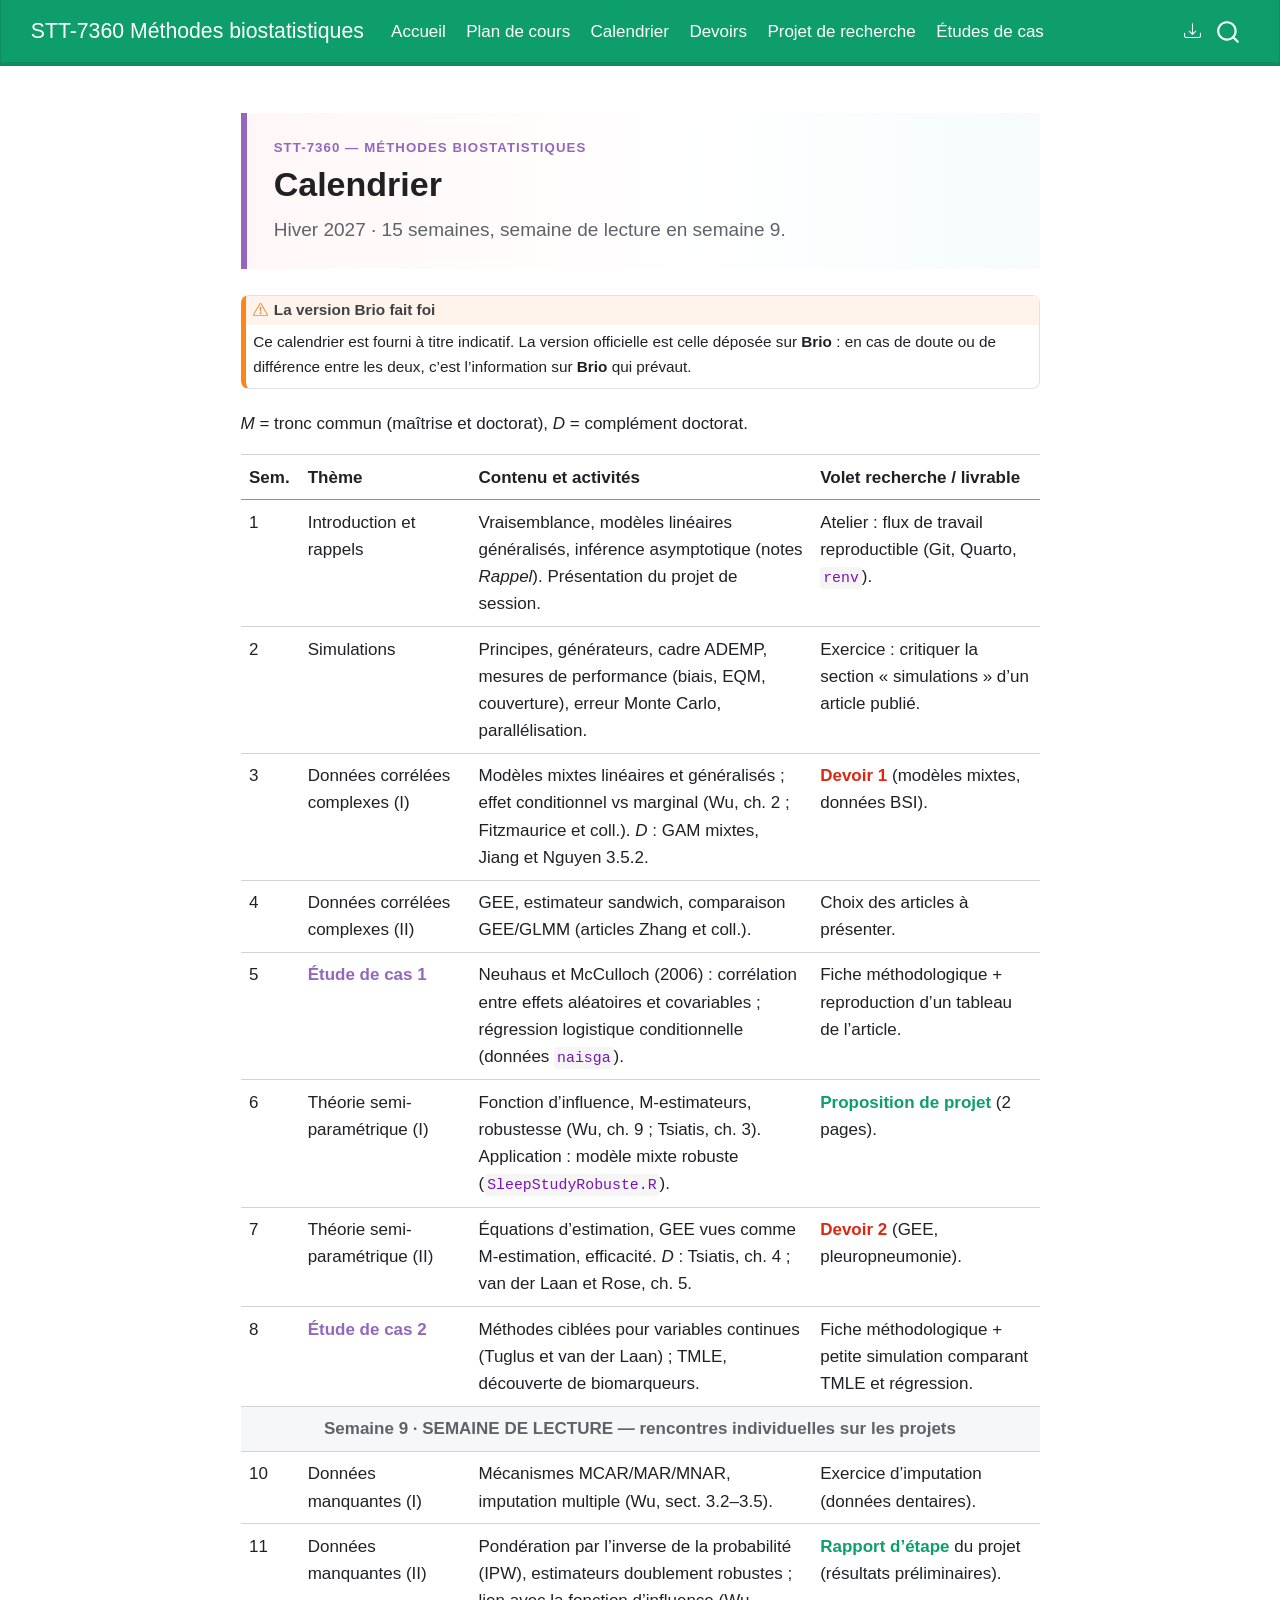
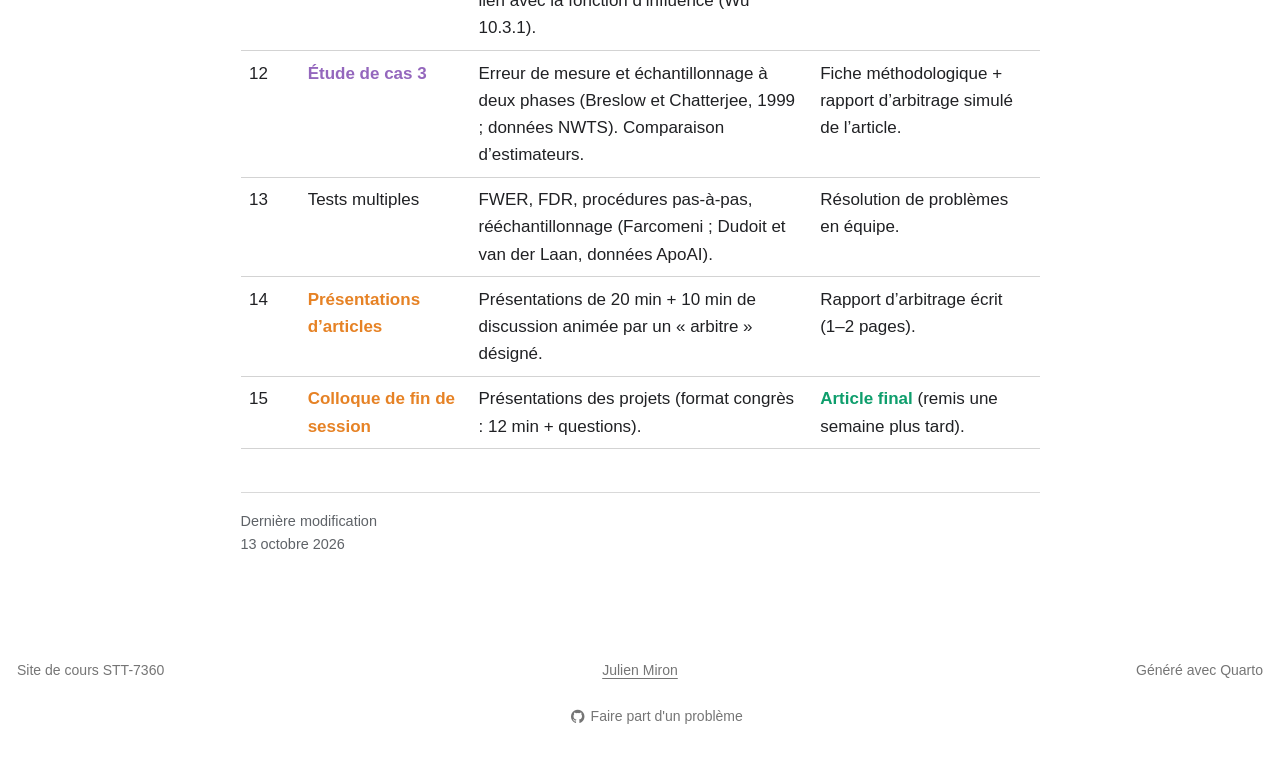
==== calendrier.html @ aa462c6d "deploy: JulienMiron/STT-7360-source@83e51a54c153203247e1009dd4200eb4fe8ccbdc" ====
<!DOCTYPE html>
<html xmlns="http://www.w3.org/1999/xhtml" lang="fr" xml:lang="fr"><head>

<meta charset="utf-8">
<meta name="generator" content="quarto-1.10.18">

<meta name="viewport" content="width=device-width, initial-scale=1.0, user-scalable=yes">


<title>calendrier – STT-7360 Méthodes biostatistiques</title>
<style>
/* Default styles provided by pandoc.
** See https://pandoc.org/MANUAL.html#variables-for-html for config info.
*/
span.smallcaps{font-variant: small-caps;}
div.columns{display: flex; gap: 1.5em;}
div.column{flex: auto;}
@media screen {
div.columns{gap: min(4vw, 1.5em);}
div.column{overflow-x: auto;}
}
div.hanging-indent{margin-left: 1.5em; text-indent: -1.5em;}
ul.task-list{list-style: none;}
ul.task-list li input[type="checkbox"] {
  width: 0.8em;
  margin: 0 0.8em 0.2em -1em; /* quarto-specific, see https://github.com/quarto-dev/quarto-cli/issues/4556 */ 
  vertical-align: middle;
}
</style>


<script src="site_libs/quarto-nav/quarto-nav.js"></script>
<script src="site_libs/quarto-nav/headroom.min.js"></script>
<script src="site_libs/clipboard/clipboard.min.js"></script>
<script src="site_libs/quarto-search/autocomplete.umd.js"></script>
<script src="site_libs/quarto-search/fuse.min.js"></script>
<script src="site_libs/quarto-search/quarto-search.js"></script>
<meta name="quarto:offset" content="./">
<script src="site_libs/quarto-html/quarto.js" type="module"></script>
<script src="site_libs/quarto-html/tabsets/tabsets.js" type="module"></script>
<script src="site_libs/quarto-html/popper.min.js"></script>
<script src="site_libs/quarto-html/tippy.umd.min.js"></script>
<script src="site_libs/quarto-html/anchor.min.js"></script>
<link href="site_libs/quarto-html/tippy.css" rel="stylesheet">
<link href="site_libs/quarto-html/quarto-syntax-highlighting-64a204ab8560d761af7679ceaba22944.css" rel="stylesheet" id="quarto-text-highlighting-styles">
<script src="site_libs/bootstrap/bootstrap.min.js"></script>
<link href="site_libs/bootstrap/bootstrap-icons.css" rel="stylesheet">
<link href="site_libs/bootstrap/bootstrap-d879eba7f9f7abf158eeecada124be5f.min.css" rel="stylesheet" append-hash="true" id="quarto-bootstrap" data-mode="light">
<script id="quarto-search-options" type="application/json">{
  "location": "navbar",
  "copy-button": false,
  "collapse-after": 3,
  "panel-placement": "end",
  "type": "overlay",
  "limit": 50,
  "keyboard-shortcut": [
    "f",
    "/",
    "s"
  ],
  "show-item-context": false,
  "language": {
    "search-no-results-text": "Pas de résultats",
    "search-matching-documents-text": "documents trouvés",
    "search-copy-link-title": "Copier le lien vers la recherche",
    "search-hide-matches-text": "Cacher les correspondances additionnelles",
    "search-more-match-text": "correspondance de plus dans ce document",
    "search-more-matches-text": "correspondances de plus dans ce document",
    "search-clear-button-title": "Effacer",
    "search-text-placeholder": "",
    "search-detached-cancel-button-title": "Annuler",
    "search-submit-button-title": "Envoyer",
    "search-label": "Recherche"
  }
}</script>


<link rel="stylesheet" href="styles.css">
</head>

<body class="nav-fixed fullcontent quarto-light">

<div id="quarto-search-results"></div>
  <header id="quarto-header" class="headroom fixed-top">
    <nav class="navbar navbar-expand-lg " data-bs-theme="dark">
      <div class="navbar-container container-fluid">
      <div class="navbar-brand-container mx-auto">
    <a class="navbar-brand" href="./index.html">
    <span class="navbar-title">STT-7360 Méthodes biostatistiques</span>
    </a>
  </div>
            <div id="quarto-search" class="" title="Recherche"></div>
          <button class="navbar-toggler" type="button" data-bs-toggle="collapse" data-bs-target="#navbarCollapse" aria-controls="navbarCollapse" role="menu" aria-expanded="false" aria-label="Basculer la navigation" onclick="if (window.quartoToggleHeadroom) { window.quartoToggleHeadroom(); }">
  <span class="navbar-toggler-icon"></span>
</button>
          <div class="collapse navbar-collapse" id="navbarCollapse">
            <ul class="navbar-nav navbar-nav-scroll me-auto">
  <li class="nav-item">
    <a class="nav-link" href="./index.html"> 
<span class="menu-text">Accueil</span></a>
  </li>  
  <li class="nav-item">
    <a class="nav-link" href="./plan-de-cours.html"> 
<span class="menu-text">Plan de cours</span></a>
  </li>  
  <li class="nav-item">
    <a class="nav-link active" href="./calendrier.html" aria-current="page"> 
<span class="menu-text">Calendrier</span></a>
  </li>  
  <li class="nav-item">
    <a class="nav-link" href="./devoirs.html"> 
<span class="menu-text">Devoirs</span></a>
  </li>  
  <li class="nav-item">
    <a class="nav-link" href="./projet.html"> 
<span class="menu-text">Projet de recherche</span></a>
  </li>  
  <li class="nav-item">
    <a class="nav-link" href="./etudes-de-cas.html"> 
<span class="menu-text">Études de cas</span></a>
  </li>  
</ul>
          </div> <!-- /navcollapse -->
            <div class="quarto-navbar-tools">
    <a href="./plan_STT-7360_H27.pdf" title="Télécharger le plan de cours (PDF)" class="quarto-navigation-tool px-1" aria-label="Télécharger le plan de cours (PDF)"><i class="bi bi-download"></i></a>
</div>
      </div> <!-- /container-fluid -->
    </nav>
</header>
<!-- content -->
<div id="quarto-content" class="quarto-container page-columns page-rows-contents page-layout-article page-navbar">
<!-- sidebar -->
<!-- margin-sidebar -->
    
<!-- main -->
<main class="content" id="quarto-document-content">

<header id="title-block-header" class="quarto-title-block default">
<div class="quarto-title">
</div>



<div class="quarto-title-meta">

    
  
    <div>
    <div class="quarto-title-meta-heading">Dernière modification</div>
    <div class="quarto-title-meta-contents">
      <p class="date-modified">13 octobre 2026</p>
    </div>
  </div>
    
  </div>
  


</header>


<div class="portal-hero">
<p class="eyebrow">
STT-7360 — Méthodes biostatistiques
</p>
<section id="calendrier" class="level1">
<h1>Calendrier</h1>
<p class="hero-lead">
Hiver 2027 · 15 semaines, semaine de lecture en semaine 9.
</p>
</section>
</div>
<div class="callout callout-style-default callout-warning callout-titled">
<div class="callout-header d-flex align-content-center">
<div class="callout-icon-container">
<i class="callout-icon"></i>
</div>
<div class="callout-title-container flex-fill">
<span class="screen-reader-only">Avertissement</span>La version Brio fait foi
</div>
</div>
<div class="callout-body-container callout-body">
<p>Ce calendrier est fourni à titre indicatif. La version officielle est celle déposée sur <strong>Brio</strong> : en cas de doute ou de différence entre les deux, c’est l’information sur <strong>Brio</strong> qui prévaut.</p>
</div>
</div>
<p><em>M</em> = tronc commun (maîtrise et doctorat), <em>D</em> = complément doctorat.</p>
<table class="caption-top table">
<colgroup>
<col style="width: 7%">
<col style="width: 21%">
<col style="width: 42%">
<col style="width: 28%">
</colgroup>
<thead>
<tr class="header">
<th>Sem.</th>
<th>Thème</th>
<th>Contenu et activités</th>
<th>Volet recherche / livrable</th>
</tr>
</thead>
<tbody>
<tr class="odd">
<td>1</td>
<td>Introduction et rappels</td>
<td>Vraisemblance, modèles linéaires généralisés, inférence asymptotique (notes <em>Rappel</em>). Présentation du projet de session.</td>
<td>Atelier : flux de travail reproductible (Git, Quarto, <code>renv</code>).</td>
</tr>
<tr class="even">
<td>2</td>
<td>Simulations</td>
<td>Principes, générateurs, cadre ADEMP, mesures de performance (biais, EQM, couverture), erreur Monte Carlo, parallélisation.</td>
<td>Exercice : critiquer la section « simulations » d’un article publié.</td>
</tr>
<tr class="odd">
<td>3</td>
<td>Données corrélées complexes (I)</td>
<td>Modèles mixtes linéaires et généralisés ; effet conditionnel vs marginal (Wu, ch.&nbsp;2 ; Fitzmaurice et coll.). <em>D</em> : GAM mixtes, Jiang et Nguyen 3.5.2.</td>
<td><span class="cal-exam"><strong>Devoir 1</strong></span> (modèles mixtes, données BSI).</td>
</tr>
<tr class="even">
<td>4</td>
<td>Données corrélées complexes (II)</td>
<td>GEE, estimateur sandwich, comparaison GEE/GLMM (articles Zhang et coll.).</td>
<td>Choix des articles à présenter.</td>
</tr>
<tr class="odd">
<td>5</td>
<td><span class="cal-labo"><strong>Étude de cas 1</strong></span></td>
<td>Neuhaus et McCulloch (2006) : corrélation entre effets aléatoires et covariables ; régression logistique conditionnelle (données <code>naisga</code>).</td>
<td>Fiche méthodologique + reproduction d’un tableau de l’article.</td>
</tr>
<tr class="even">
<td>6</td>
<td>Théorie semi-paramétrique (I)</td>
<td>Fonction d’influence, M-estimateurs, robustesse (Wu, ch.&nbsp;9 ; Tsiatis, ch.&nbsp;3). Application : modèle mixte robuste (<code>SleepStudyRobuste.R</code>).</td>
<td><span class="cal-projet"><strong>Proposition de projet</strong></span> (2 pages).</td>
</tr>
<tr class="odd">
<td>7</td>
<td>Théorie semi-paramétrique (II)</td>
<td>Équations d’estimation, GEE vues comme M-estimation, efficacité. <em>D</em> : Tsiatis, ch.&nbsp;4 ; van der Laan et Rose, ch.&nbsp;5.</td>
<td><span class="cal-exam"><strong>Devoir 2</strong></span> (GEE, pleuropneumonie).</td>
</tr>
<tr class="even">
<td>8</td>
<td><span class="cal-labo"><strong>Étude de cas 2</strong></span></td>
<td>Méthodes ciblées pour variables continues (Tuglus et van der Laan) ; TMLE, découverte de biomarqueurs.</td>
<td>Fiche méthodologique + petite simulation comparant TMLE et régression.</td>
</tr>
<tr class="odd">
<td><span class="cal-off">9</span></td>
<td></td>
<td>SEMAINE DE LECTURE — rencontres individuelles sur les projets</td>
<td></td>
</tr>
<tr class="even">
<td>10</td>
<td>Données manquantes (I)</td>
<td>Mécanismes MCAR/MAR/MNAR, imputation multiple (Wu, sect. 3.2–3.5).</td>
<td>Exercice d’imputation (données dentaires).</td>
</tr>
<tr class="odd">
<td>11</td>
<td>Données manquantes (II)</td>
<td>Pondération par l’inverse de la probabilité (IPW), estimateurs doublement robustes ; lien avec la fonction d’influence (Wu 10.3.1).</td>
<td><span class="cal-projet"><strong>Rapport d’étape</strong></span> du projet (résultats préliminaires).</td>
</tr>
<tr class="even">
<td>12</td>
<td><span class="cal-labo"><strong>Étude de cas 3</strong></span></td>
<td>Erreur de mesure et échantillonnage à deux phases (Breslow et Chatterjee, 1999 ; données NWTS). Comparaison d’estimateurs.</td>
<td>Fiche méthodologique + rapport d’arbitrage simulé de l’article.</td>
</tr>
<tr class="odd">
<td>13</td>
<td>Tests multiples</td>
<td>FWER, FDR, procédures pas-à-pas, rééchantillonnage (Farcomeni ; Dudoit et van der Laan, données ApoAI).</td>
<td>Résolution de problèmes en équipe.</td>
</tr>
<tr class="even">
<td>14</td>
<td><span class="cal-presentations"><strong>Présentations d’articles</strong></span></td>
<td>Présentations de 20 min + 10 min de discussion animée par un « arbitre » désigné.</td>
<td>Rapport d’arbitrage écrit (1–2 pages).</td>
</tr>
<tr class="odd">
<td>15</td>
<td><span class="cal-presentations"><strong>Colloque de fin de session</strong></span></td>
<td>Présentations des projets (format congrès : 12 min + questions).</td>
<td><span class="cal-projet"><strong>Article final</strong></span> (remis une semaine plus tard).</td>
</tr>
</tbody>
</table>
<script>
// Pandoc ne génère pas de colspan pour les tableaux en pipes : on fusionne
// la ligne de la semaine de lecture (repérée par .cal-off) en une seule
// cellule pleine largeur après coup.
(function () {
  var marqueur = document.querySelector('#quarto-document-content .cal-off');
  if (!marqueur) return;
  var ligne = marqueur.closest('tr');
  if (!ligne || ligne.children.length < 4) return;

  var sujet = ligne.children[2].textContent.trim();

  ligne.innerHTML = '';
  var cellule = document.createElement('td');
  cellule.className = 'cal-off cal-off-banner';
  cellule.colSpan = 4;
  cellule.textContent = 'Semaine 9 · ' + sujet;
  ligne.appendChild(cellule);
})();
</script>



</main> <!-- /main -->
<script>
// Déplace le bloc « Dernière modification » (généré par Quarto en haut de page)
// vers le bas du contenu. N'a aucun effet sur la page d'accueil, dont le
// bloc de titre est déjà masqué.
(function () {
  if (document.body.classList.contains('page-home')) return;
  var meta = document.querySelector('.quarto-title-meta');
  var content = document.getElementById('quarto-document-content');
  if (meta && content) {
    content.appendChild(meta);
  }
})();
</script>
<script id="quarto-html-after-body" type="application/javascript">
  window.document.addEventListener("DOMContentLoaded", function (event) {
    const icon = "";
    const anchorJS = new window.AnchorJS();
    anchorJS.options = {
      placement: 'right',
      icon: icon
    };
    anchorJS.add('.anchored');
    const isCodeAnnotation = (el) => {
      for (const clz of el.classList) {
        if (clz.startsWith('code-annotation-')) {                     
          return true;
        }
      }
      return false;
    }
    const onCopySuccess = function(e) {
      // button target
      const button = e.trigger;
      // don't keep focus
      button.blur();
      // flash "checked"
      button.classList.add('code-copy-button-checked');
      var currentTitle = button.getAttribute("title");
      button.setAttribute("title", "Copié");
      let tooltip;
      if (window.bootstrap) {
        button.setAttribute("data-bs-toggle", "tooltip");
        button.setAttribute("data-bs-placement", "left");
        button.setAttribute("data-bs-title", "Copié");
        tooltip = new bootstrap.Tooltip(button, 
          { trigger: "manual", 
            customClass: "code-copy-button-tooltip",
            offset: [0, -8]});
        tooltip.show();    
      }
      setTimeout(function() {
        if (tooltip) {
          tooltip.hide();
          button.removeAttribute("data-bs-title");
          button.removeAttribute("data-bs-toggle");
          button.removeAttribute("data-bs-placement");
        }
        button.setAttribute("title", currentTitle);
        button.classList.remove('code-copy-button-checked');
      }, 1000);
      // clear code selection
      e.clearSelection();
    }
    const getTextToCopy = function(trigger) {
      const outerScaffold = trigger.parentElement.cloneNode(true);
      const codeEl = outerScaffold.querySelector('code');
      for (const childEl of codeEl.children) {
        if (isCodeAnnotation(childEl)) {
          childEl.remove();
        }
      }
      return codeEl.innerText;
    }
    const clipboard = new window.ClipboardJS('.code-copy-button:not([data-in-quarto-modal])', {
      text: getTextToCopy
    });
    clipboard.on('success', onCopySuccess);
    if (window.document.getElementById('quarto-embedded-source-code-modal')) {
      const clipboardModal = new window.ClipboardJS('.code-copy-button[data-in-quarto-modal]', {
        text: getTextToCopy,
        container: window.document.getElementById('quarto-embedded-source-code-modal')
      });
      clipboardModal.on('success', onCopySuccess);
    }
      var localhostRegex = new RegExp(/^(?:http|https):\/\/localhost\:?[0-9]*\//);
      var mailtoRegex = new RegExp(/^mailto:/);
        var filterRegex = new RegExp("https:\/\/julienmiron\.ca\/STT-7360\/");
      var isInternal = (href) => {
          return filterRegex.test(href) || localhostRegex.test(href) || mailtoRegex.test(href);
      }
      // Inspect non-navigation links and adorn them if external
     var links = window.document.querySelectorAll('a[href]:not(.nav-link):not(.navbar-brand):not(.toc-action):not(.sidebar-link):not(.sidebar-item-toggle):not(.pagination-link):not(.no-external):not([aria-hidden]):not(.dropdown-item):not(.quarto-navigation-tool):not(.about-link)');
      for (var i=0; i<links.length; i++) {
        const link = links[i];
        if (!isInternal(link.href)) {
          // undo the damage that might have been done by quarto-nav.js in the case of
          // links that we want to consider external
          if (link.dataset.originalHref !== undefined) {
            link.href = link.dataset.originalHref;
          }
        }
      }
    function tippyHover(el, contentFn, onTriggerFn, onUntriggerFn) {
      const config = {
        allowHTML: true,
        maxWidth: 500,
        delay: 100,
        arrow: false,
        appendTo: function(el) {
            return el.parentElement;
        },
        interactive: true,
        interactiveBorder: 10,
        theme: 'quarto',
        placement: 'bottom-start',
      };
      if (contentFn) {
        config.content = contentFn;
      }
      if (onTriggerFn) {
        config.onTrigger = onTriggerFn;
      }
      if (onUntriggerFn) {
        config.onUntrigger = onUntriggerFn;
      }
      window.tippy(el, config); 
    }
    const noterefs = window.document.querySelectorAll('a[role="doc-noteref"]');
    for (var i=0; i<noterefs.length; i++) {
      const ref = noterefs[i];
      tippyHover(ref, function() {
        // use id or data attribute instead here
        let href = ref.getAttribute('data-footnote-href') || ref.getAttribute('href');
        try { href = new URL(href).hash; } catch {}
        const id = href.replace(/^#\/?/, "");
        const note = window.document.getElementById(id);
        if (note) {
          return note.innerHTML;
        } else {
          return "";
        }
      });
    }
    const xrefs = window.document.querySelectorAll('a.quarto-xref');
    const processXRef = (id, note) => {
      // Strip column container classes
      const stripColumnClz = (el) => {
        el.classList.remove("page-full", "page-columns");
        if (el.children) {
          for (const child of el.children) {
            stripColumnClz(child);
          }
        }
      }
      stripColumnClz(note)
      if (id === null || id.startsWith('sec-')) {
        // Special case sections, only their first couple elements
        const container = document.createElement("div");
        if (note.children && note.children.length > 2) {
          container.appendChild(note.children[0].cloneNode(true));
          for (let i = 1; i < note.children.length; i++) {
            const child = note.children[i];
            if (child.tagName === "P" && child.innerText === "") {
              continue;
            } else {
              container.appendChild(child.cloneNode(true));
              break;
            }
          }
          if (window.Quarto?.typesetMath) {
            window.Quarto.typesetMath(container);
          }
          return container.innerHTML
        } else {
          if (window.Quarto?.typesetMath) {
            window.Quarto.typesetMath(note);
          }
          return note.innerHTML;
        }
      } else {
        // Remove any anchor links if they are present
        const anchorLink = note.querySelector('a.anchorjs-link');
        if (anchorLink) {
          anchorLink.remove();
        }
        if (window.Quarto?.typesetMath) {
          window.Quarto.typesetMath(note);
        }
        if (note.classList.contains("callout")) {
          return note.outerHTML;
        } else {
          return note.innerHTML;
        }
      }
    }
    for (var i=0; i<xrefs.length; i++) {
      const xref = xrefs[i];
      tippyHover(xref, undefined, function(instance) {
        instance.disable();
        let url = xref.getAttribute('href');
        let hash = undefined; 
        if (url.startsWith('#')) {
          hash = url;
        } else {
          try { hash = new URL(url).hash; } catch {}
        }
        if (hash) {
          const id = hash.replace(/^#\/?/, "");
          const note = window.document.getElementById(id);
          if (note !== null) {
            try {
              const html = processXRef(id, note.cloneNode(true));
              instance.setContent(html);
            } finally {
              instance.enable();
              instance.show();
            }
          } else {
            // See if we can fetch this
            fetch(url.split('#')[0])
            .then(res => res.text())
            .then(html => {
              const parser = new DOMParser();
              const htmlDoc = parser.parseFromString(html, "text/html");
              const note = htmlDoc.getElementById(id);
              if (note !== null) {
                const html = processXRef(id, note);
                instance.setContent(html);
              } 
            }).finally(() => {
              instance.enable();
              instance.show();
            });
          }
        } else {
          // See if we can fetch a full url (with no hash to target)
          // This is a special case and we should probably do some content thinning / targeting
          fetch(url)
          .then(res => res.text())
          .then(html => {
            const parser = new DOMParser();
            const htmlDoc = parser.parseFromString(html, "text/html");
            const note = htmlDoc.querySelector('main.content');
            if (note !== null) {
              // This should only happen for chapter cross references
              // (since there is no id in the URL)
              // remove the first header
              if (note.children.length > 0 && note.children[0].tagName === "HEADER") {
                note.children[0].remove();
              }
              const html = processXRef(null, note);
              instance.setContent(html);
            } 
          }).finally(() => {
            instance.enable();
            instance.show();
          });
        }
      }, function(instance) {
      });
    }
        let selectedAnnoteEl;
        const selectorForAnnotation = ( cell, annotation) => {
          let cellAttr = 'data-code-cell="' + cell + '"';
          let lineAttr = 'data-code-annotation="' +  annotation + '"';
          const selector = 'span[' + cellAttr + '][' + lineAttr + ']';
          return selector;
        }
        const selectCodeLines = (annoteEl) => {
          const doc = window.document;
          const targetCell = annoteEl.getAttribute("data-target-cell");
          const targetAnnotation = annoteEl.getAttribute("data-target-annotation");
          const annoteSpan = window.document.querySelector(selectorForAnnotation(targetCell, targetAnnotation));
          const lines = annoteSpan.getAttribute("data-code-lines").split(",");
          const lineIds = lines.map((line) => {
            return targetCell + "-" + line;
          })
          let top = null;
          let height = null;
          let parent = null;
          if (lineIds.length > 0) {
              //compute the position of the single el (top and bottom and make a div)
              const el = window.document.getElementById(lineIds[0]);
              top = el.offsetTop;
              height = el.offsetHeight;
              parent = el.parentElement.parentElement;
            if (lineIds.length > 1) {
              const lastEl = window.document.getElementById(lineIds[lineIds.length - 1]);
              const bottom = lastEl.offsetTop + lastEl.offsetHeight;
              height = bottom - top;
            }
            if (top !== null && height !== null && parent !== null) {
              // cook up a div (if necessary) and position it 
              let div = window.document.getElementById("code-annotation-line-highlight");
              if (div === null) {
                div = window.document.createElement("div");
                div.setAttribute("id", "code-annotation-line-highlight");
                div.style.position = 'absolute';
                parent.appendChild(div);
              }
              div.style.top = top - 2 + "px";
              div.style.height = height + 4 + "px";
              div.style.left = 0;
              let gutterDiv = window.document.getElementById("code-annotation-line-highlight-gutter");
              if (gutterDiv === null) {
                gutterDiv = window.document.createElement("div");
                gutterDiv.setAttribute("id", "code-annotation-line-highlight-gutter");
                gutterDiv.style.position = 'absolute';
                const codeCell = window.document.getElementById(targetCell);
                const gutter = codeCell.querySelector('.code-annotation-gutter');
                gutter.appendChild(gutterDiv);
              }
              gutterDiv.style.top = top - 2 + "px";
              gutterDiv.style.height = height + 4 + "px";
            }
            selectedAnnoteEl = annoteEl;
          }
        };
        const unselectCodeLines = () => {
          const elementsIds = ["code-annotation-line-highlight", "code-annotation-line-highlight-gutter"];
          elementsIds.forEach((elId) => {
            const div = window.document.getElementById(elId);
            if (div) {
              div.remove();
            }
          });
          selectedAnnoteEl = undefined;
        };
          // Handle positioning of the toggle
      window.addEventListener(
        "resize",
        throttle(() => {
          elRect = undefined;
          if (selectedAnnoteEl) {
            selectCodeLines(selectedAnnoteEl);
          }
        }, 10)
      );
      function throttle(fn, ms) {
      let throttle = false;
      let timer;
        return (...args) => {
          if(!throttle) { // first call gets through
              fn.apply(this, args);
              throttle = true;
          } else { // all the others get throttled
              if(timer) clearTimeout(timer); // cancel #2
              timer = setTimeout(() => {
                fn.apply(this, args);
                timer = throttle = false;
              }, ms);
          }
        };
      }
        // Attach click handler to the DT
        const annoteDls = window.document.querySelectorAll('dt[data-target-cell]');
        for (const annoteDlNode of annoteDls) {
          annoteDlNode.addEventListener('click', (event) => {
            const clickedEl = event.target;
            if (clickedEl !== selectedAnnoteEl) {
              unselectCodeLines();
              const activeEl = window.document.querySelector('dt[data-target-cell].code-annotation-active');
              if (activeEl) {
                activeEl.classList.remove('code-annotation-active');
              }
              selectCodeLines(clickedEl);
              clickedEl.classList.add('code-annotation-active');
            } else {
              // Unselect the line
              unselectCodeLines();
              clickedEl.classList.remove('code-annotation-active');
            }
          });
        }
    const findCites = (el) => {
      const parentEl = el.parentElement;
      if (parentEl) {
        const cites = parentEl.dataset.cites;
        if (cites) {
          return {
            el,
            cites: cites.split(' ')
          };
        } else {
          return findCites(el.parentElement)
        }
      } else {
        return undefined;
      }
    };
    var bibliorefs = window.document.querySelectorAll('a[role="doc-biblioref"]');
    for (var i=0; i<bibliorefs.length; i++) {
      const ref = bibliorefs[i];
      const citeInfo = findCites(ref);
      if (citeInfo) {
        tippyHover(citeInfo.el, function() {
          var popup = window.document.createElement('div');
          citeInfo.cites.forEach(function(cite) {
            var citeDiv = window.document.createElement('div');
            citeDiv.classList.add('hanging-indent');
            citeDiv.classList.add('csl-entry');
            var biblioDiv = window.document.getElementById('ref-' + cite);
            if (biblioDiv) {
              citeDiv.innerHTML = biblioDiv.innerHTML;
            }
            popup.appendChild(citeDiv);
          });
          return popup.innerHTML;
        });
      }
    }
  });
  </script>
</div> <!-- /content -->
<footer class="footer">
  <div class="nav-footer">
    <div class="nav-footer-left">
<p>Site de cours STT-7360</p>
</div>   
    <div class="nav-footer-center">
<p><a href="https://julienmiron.ca/">Julien Miron</a></p>
<div class="toc-actions"><ul><li><a href="https://github.com/JulienMiron/STT-7360/issues/new" class="toc-action"><i class="bi bi-github"></i>Faire part d'un problème</a></li></ul></div></div>
    <div class="nav-footer-right">
<p>Généré avec Quarto</p>
</div>
  </div>
</footer>




</body></html>
---- site_libs/quarto-html/tippy.css ----
.tippy-box[data-animation=fade][data-state=hidden]{opacity:0}[data-tippy-root]{max-width:calc(100vw - 10px)}.tippy-box{position:relative;background-color:#333;color:#fff;border-radius:4px;font-size:14px;line-height:1.4;white-space:normal;outline:0;transition-property:transform,visibility,opacity}.tippy-box[data-placement^=top]>.tippy-arrow{bottom:0}.tippy-box[data-placement^=top]>.tippy-arrow:before{bottom:-7px;left:0;border-width:8px 8px 0;border-top-color:initial;transform-origin:center top}.tippy-box[data-placement^=bottom]>.tippy-arrow{top:0}.tippy-box[data-placement^=bottom]>.tippy-arrow:before{top:-7px;left:0;border-width:0 8px 8px;border-bottom-color:initial;transform-origin:center bottom}.tippy-box[data-placement^=left]>.tippy-arrow{right:0}.tippy-box[data-placement^=left]>.tippy-arrow:before{border-width:8px 0 8px 8px;border-left-color:initial;right:-7px;transform-origin:center left}.tippy-box[data-placement^=right]>.tippy-arrow{left:0}.tippy-box[data-placement^=right]>.tippy-arrow:before{left:-7px;border-width:8px 8px 8px 0;border-right-color:initial;transform-origin:center right}.tippy-box[data-inertia][data-state=visible]{transition-timing-function:cubic-bezier(.54,1.5,.38,1.11)}.tippy-arrow{width:16px;height:16px;color:#333}.tippy-arrow:before{content:"";position:absolute;border-color:transparent;border-style:solid}.tippy-content{position:relative;padding:5px 9px;z-index:1}
---- site_libs/quarto-html/quarto-syntax-highlighting-64a204ab8560d761af7679ceaba22944.css ----
/* quarto syntax highlight colors */
:root {
  --quarto-hl-ot-color: #003B4F;
  --quarto-hl-at-color: #657422;
  --quarto-hl-ss-color: #20794D;
  --quarto-hl-an-color: #5E5E5E;
  --quarto-hl-fu-color: #4758AB;
  --quarto-hl-st-color: #20794D;
  --quarto-hl-cf-color: #003B4F;
  --quarto-hl-op-color: #5E5E5E;
  --quarto-hl-er-color: #AD0000;
  --quarto-hl-bn-color: #AD0000;
  --quarto-hl-al-color: #AD0000;
  --quarto-hl-va-color: #111111;
  --quarto-hl-bu-color: inherit;
  --quarto-hl-ex-color: inherit;
  --quarto-hl-pp-color: #AD0000;
  --quarto-hl-in-color: #5E5E5E;
  --quarto-hl-vs-color: #20794D;
  --quarto-hl-wa-color: #5E5E5E;
  --quarto-hl-do-color: #5E5E5E;
  --quarto-hl-im-color: #00769E;
  --quarto-hl-ch-color: #20794D;
  --quarto-hl-dt-color: #AD0000;
  --quarto-hl-fl-color: #AD0000;
  --quarto-hl-co-color: #5E5E5E;
  --quarto-hl-cv-color: #5E5E5E;
  --quarto-hl-cn-color: #8f5902;
  --quarto-hl-sc-color: #5E5E5E;
  --quarto-hl-dv-color: #AD0000;
  --quarto-hl-kw-color: #003B4F;
}

/* other quarto variables */
:root {
  --quarto-font-monospace: SFMono-Regular, Menlo, Monaco, Consolas, "Liberation Mono", "Courier New", monospace;
}

/* syntax highlight based on Pandoc's rules */
pre > code.sourceCode > span {
  color: #003B4F;
}

code.sourceCode > span {
  color: #003B4F;
}

div.sourceCode,
div.sourceCode pre.sourceCode {
  color: #003B4F;
}

/* Normal */
code span {
  color: #003B4F;
}

/* Alert */
code span.al {
  color: #AD0000;
  font-style: inherit;
}

/* Annotation */
code span.an {
  color: #5E5E5E;
  font-style: inherit;
}

/* Attribute */
code span.at {
  color: #657422;
  font-style: inherit;
}

/* BaseN */
code span.bn {
  color: #AD0000;
  font-style: inherit;
}

/* BuiltIn */
code span.bu {
  font-style: inherit;
}

/* ControlFlow */
code span.cf {
  color: #003B4F;
  font-weight: bold;
  font-style: inherit;
}

/* Char */
code span.ch {
  color: #20794D;
  font-style: inherit;
}

/* Constant */
code span.cn {
  color: #8f5902;
  font-style: inherit;
}

/* Comment */
code span.co {
  color: #5E5E5E;
  font-style: inherit;
}

/* CommentVar */
code span.cv {
  color: #5E5E5E;
  font-style: italic;
}

/* Documentation */
code span.do {
  color: #5E5E5E;
  font-style: italic;
}

/* DataType */
code span.dt {
  color: #AD0000;
  font-style: inherit;
}

/* DecVal */
code span.dv {
  color: #AD0000;
  font-style: inherit;
}

/* Error */
code span.er {
  color: #AD0000;
  font-style: inherit;
}

/* Extension */
code span.ex {
  font-style: inherit;
}

/* Float */
code span.fl {
  color: #AD0000;
  font-style: inherit;
}

/* Function */
code span.fu {
  color: #4758AB;
  font-style: inherit;
}

/* Import */
code span.im {
  color: #00769E;
  font-style: inherit;
}

/* Information */
code span.in {
  color: #5E5E5E;
  font-style: inherit;
}

/* Keyword */
code span.kw {
  color: #003B4F;
  font-weight: bold;
  font-style: inherit;
}

/* Operator */
code span.op {
  color: #5E5E5E;
  font-style: inherit;
}

/* Other */
code span.ot {
  color: #003B4F;
  font-style: inherit;
}

/* Preprocessor */
code span.pp {
  color: #AD0000;
  font-style: inherit;
}

/* SpecialChar */
code span.sc {
  color: #5E5E5E;
  font-style: inherit;
}

/* SpecialString */
code span.ss {
  color: #20794D;
  font-style: inherit;
}

/* String */
code span.st {
  color: #20794D;
  font-style: inherit;
}

/* Variable */
code span.va {
  color: #111111;
  font-style: inherit;
}

/* VerbatimString */
code span.vs {
  color: #20794D;
  font-style: inherit;
}

/* Warning */
code span.wa {
  color: #5E5E5E;
  font-style: italic;
}

.prevent-inlining {
  content: "</";
}

/*# sourceMappingURL=9d8d5bb603a83b8298b89080a598c93b.css.map */
---- styles.css ----
/* Thème commun des sites de Julien Miron.
   Base partagée mot pour mot entre SitePerso, STT-1000, STT-1900, STT-1920 et
   STT-4300 : toute modification faite ici doit être recopiée dans les 5 dépôts.
   Les ajouts spécifiques à un seul site sont isolés dans une section
   « AJOUTS PROPRES À ... » en fin de fichier, quand elle existe. */
:root {
  /* ===== Couleurs du thème =====
     Chaque couleur utilisée dans ce fichier est définie ici une seule fois.
     Les transparences sont nommées couleur de base + « -a » + opacité en %
     (ex. --blue-a18 = --blue à 18 %). Les mots-clés transparent et
     currentColor restent écrits tels quels. */

  /* Palette de base */
  --ulaval-yellow: #ffc103;   /* jaune Université Laval : bande gauche des citations et encadrés (blockquote, .ae-box, .challenge-box, .plan-section-copy blockquote, .module-arc-card__product), fond des en-têtes de tableau des diapositives, accents jaunes des mini-illustrations */
  --ink: #202124;             /* texte principal : corps de page, menus déroulants, titres des cartes, ressources et fiches, valeurs, étiquettes et puces */
  --muted: #5f6368;           /* texte secondaire : textes d'introduction, sous-titres, descriptions de cartes, libellés, métadonnées, citations, légende des tableaux de rétroaction */
  --line: #d9d9d9;            /* bordures : soulignement des h2, contour des cartes, fiches, puces, panneaux, étapes, tableaux (y compris des diapositives) et dépôts */
  --surface: #ffffff;         /* fond blanc : page, cartes, fiches, panneaux, étapes, figures, dépôts, bandes blanches des mini-illustrations, milieu des dégradés d'en-tête */
  --soft: #f6f7f9;            /* fond gris très pâle : survol des menus et de la table des matières, badges, étiquettes, puces de ressources, notes de parcours, métadonnées des jeux de données */
  --teal: #007c89;            /* sarcelle : bande gauche des fiches d'aventure et de rétroaction IA, numéros de ces fiches, éléments des mini-illustrations, couvertures de lecture de remplacement */
  --blue: #315f8c;            /* bleu : bouton secondaire, liens de source, bascules et notes de parcours, liens des dépôts, bande gauche du travail complété, éléments des mini-illustrations, couvertures de lecture */
  --purple: #9467bd;          /* violet, couleur principale : liens, surtitres, numéros, boutons et liens d'action, bordures au survol des cartes, bande gauche des en-têtes, table des matières active, titres h1/h2 des diapositives */
  --green: #0E9E6C;           /* vert de la barre de navigation (couleur réglée dans _quarto.yml) ; non utilisée dans ce fichier */
  --on-color: #ffffff;        /* texte blanc sur fond coloré : boutons et liens d'action, numéros dans les pastilles, pastilles du panneau de ressources, texte des couvertures et logos de remplacement */
  --heading: #2f2f2f;         /* titres h1, h2 et h3 des pages */

  /* Diapositives (reveal.js) */
  --slide-subheading: #515151;  /* titres h3 des diapositives (.reveal h3) */
  --slide-table-head: #000000;  /* texte des en-têtes de tableau des diapositives (.reveal table th) */

  /* Page d'accueil (reprises par --home-text, --home-muted et --home-line dans .home-page) */
  --home-ink: #071a34;                  /* texte de la page d'accueil : titre, sigle de cours, boutons, liens du rail */
  --home-ink-muted: #334155;            /* texte d'introduction de la page d'accueil (.home-lead) */
  --home-ink-a18: rgba(7, 26, 52, .18); /* lignes séparant les liens du rail de la page d'accueil (.home-rail, .home-rail-link) */
  --home-ink-a78: rgba(7, 26, 52, .78); /* contour des boutons de la page d'accueil (body.page-home .home-action et bouton secondaire) */

  /* En-têtes de page */
  --hero-start: #fff7f7;      /* début (gauche) du dégradé des en-têtes : .portal-hero, .module-banner, .resource-hero */
  --hero-end: #f7fbfc;        /* fin (droite) du dégradé des en-têtes : .portal-hero, .module-banner, .resource-hero */

  /* Fonds pâles des liens typés */
  --link-adventure-bg: #e9f4f6;  /* liens d'aventure (.adventure-link) */
  --link-exercise-bg: #eef5ec;   /* liens d'exercice (.exercise-link) */
  --link-challenge-bg: #fff0ee;  /* liens de défi et de paquet (.challenge-link, .package-link) */
  --link-data-bg: #edf3fb;       /* liens de données (.data-link) */
  --link-plan-bg: #fff3d4;       /* liens de plan (.plan-link) et fond des icônes de ressource (.resource-icon) */
  --link-summary-bg: #eaf7f7;    /* liens de résumé des fiches de rétroaction IA (.ai-feedback-card .summary-resource-link) */

  /* Encadrés, cartes et panneaux */
  --note-bg: #fff9e6;            /* fond jaune pâle : panneau rapide (.quick-panel), citations des plans (.plan-section-copy blockquote), encadrés .ae-box et .challenge-box */
  --note-border: #f1d880;        /* contour du panneau rapide (.quick-panel) */
  --brief-start: #f4fbfc;        /* début du dégradé de la fiche d'aventure (.adventure-brief) */
  --completed-work-bg: #f8fbff;  /* fond du bloc de travail complété (.completed-work) */
  --step-detail-bg: #fbfcfd;     /* fond du détail d'une étape (.step-detail) */
  --phase-card-end: #f8fbfc;     /* fin (bas) du dégradé des cartes de phase (.phase-card) */
  --path-open-border: #b8cbd9;   /* contour d'une carte de parcours ouverte (.path-card[open]) */
  --sage-bg: #f2f8f1;            /* fond des puces de vérification de la maquette (.mini-product-checks span) */
  --sage-pale: #f7fbf5;          /* fond du panneau de clôture (.closing-panel), de la navigation de rétroaction (.feedback-nav) et de l'en-tête du tableau de rétroaction (.feedback-table thead) */
  --sage-line: #dce7dc;          /* contour des puces de vérification (.mini-product-checks span) et du panneau de clôture (.closing-panel) */
  --sage-ink: #31784a;           /* icônes de vérification de la maquette (.mini-product-checks i) */
  --sage-border: #b8cdb3;        /* bande gauche des citations de la demande de rétroaction (.feedback-request blockquote) */
  --sage-focus: #496b3e;         /* contour de focus des liens de la navigation de rétroaction et du résumé de la demande (.feedback-nav a, .feedback-request summary) */

  /* Maquette de produit */
  --product-visual-bg: #f8fafb;  /* fond de base de l'illustration produit (.product-visual), sous les halos jaune et sarcelle */
  --mockup-border: #cfd8dc;      /* contour du tableau de bord fictif (.mini-product-board) */
  --mockup-toolbar: #f1f4f6;     /* barre d'outils de la maquette (.mini-product-toolbar) et première barre de l'illustration web (.visual-web span:nth-child(1)) */
  --mockup-divider: #dde4e8;     /* trait sous la barre d'outils de la maquette (.mini-product-toolbar) */
  --mockup-bar: #e6ebef;         /* fond des barres de progression fictives (.mini-bar) */

  /* Mini-illustrations */
  --visual-panel-start: #f7fafb; /* début du dégradé des panneaux d'illustration (.module-visual, .resource-mini-visual) */
  --visual-panel-end: #eef6f7;   /* fin du dégradé des panneaux d'illustration (.module-visual, .resource-mini-visual) */
  --visual-fill: #edf3f6;        /* rayures des illustrations de jointure, de tableau de bord et de soutien (.visual-join, .visual-dashboard span:nth-child(3), .support-mini::before) */
  --visual-stroke: #cbd6dc;      /* axes des illustrations d'éthique et de prédiction (.visual-ethics span:nth-child(1), .visual-predict::before) */

  /* Lectures */
  --cover-frame-bg: #f2f5f7;     /* fond du cadre des couvertures de lecture (.reading-cover-frame) */
  --cover-quarto: #30475e;       /* début du dégradé de la couverture de remplacement Quarto (.reading-cover-placeholder--quarto) */
  --cover-github: #202124;       /* début du dégradé de la couverture de remplacement GitHub (.reading-cover-placeholder--github) */

  /* Transparences */
  --white-a72: rgba(255, 255, 255, .72); /* fond translucide du panneau de ressources (.resource-panel) et des couvertures en vedette (.featured-covers) */
  --black-a04: rgba(0,0,0,.04);          /* ombre légère des cartes de portail, des cartes de ressources et de jeux de données, des cartes de parcours et des dépôts */
  --ink-a05: rgba(32, 33, 36, .05);      /* ombre des cartes : jeux de données et paquets, fiches d'aventure, cartes de ressources et de principes, étapes, arcs et aperçus de module, phases, figures, lectures */
  --ink-a08: rgba(32, 33, 36, .08);      /* contour des illustrations de nettoyage et de données (.visual-clean span, .data-mini) */
  --ink-a10: rgba(32, 33, 36, .10);      /* ombre du tableau de bord fictif (.mini-product-board) */
  --ink-a12: rgba(32, 33, 36, .12);      /* ombre des livres de l'illustration (.book-mini) */
  --ink-a14: rgba(32, 33, 36, .14);      /* ombre des couvertures en vedette (.featured-covers img) */
  --blue-a08: rgba(49, 95, 140, .08);    /* ombre d'une carte de parcours ouverte (.path-card[open]) */
  --blue-a18: rgba(49, 95, 140, .18);    /* contour du panneau de ressources, des tuiles du tableau de bord illustré et des couvertures en vedette */
  --blue-a20: rgba(49, 95, 140, .2);     /* contour de l'illustration de soutien (.support-mini::before) */
  --blue-a22: rgba(49, 95, 140, .22);    /* contour du résultat d'une étape de parcours (.journey-step__output) */
  --blue-a24: rgba(49, 95, 140, .24);    /* contour des blocs de l'illustration web (.visual-web span) */
  --blue-a25: rgba(49, 95, 140, .25);    /* contour des tables de l'illustration de jointure (.visual-join span) */
  --teal-a10: rgba(0, 124, 137, .1);     /* halo sarcelle de l'illustration produit (.product-visual) */
  --teal-a16: rgba(0, 124, 137, .16);    /* bloc sarcelle de l'illustration web (.visual-web span:nth-child(4)) */
  --teal-a18: rgba(0, 124, 137, .18);    /* table surlignée de l'illustration de jointure et tuile sarcelle du tableau de bord illustré */
  --red-a035: rgba(227, 5, 19, .035);    /* rouge Université Laval à 3,5 % : survol des liens du rail de la page d'accueil (.home-rail-link) */
  --red-a08: rgba(227, 5, 19, .08);      /* halo de l'illustration IA (.ai-mini::before) */
  --red-a10: rgba(227, 5, 19, .1);       /* fond des icônes d'étape de parcours (.journey-step__icon) */
  --red-a16: rgba(227, 5, 19, .16);      /* tuile rouge du tableau de bord illustré (.visual-dashboard span:nth-child(1)) */
  --red-a18: rgba(227, 5, 19, .18);      /* diagonale de l'illustration d'éthique (.visual-ethics span:nth-child(1)) */
  --yellow-a18: rgba(255, 193, 3, .18);  /* halo jaune de l'illustration produit (.product-visual) */
  --yellow-a30: rgba(255, 193, 3, .3);   /* bloc jaune de l'illustration web (.visual-web span:nth-child(3)) */

  /* ===== Arrondis ===== */
  --radius: 8px;
}

*,
*::before,
*::after {
  box-sizing: border-box;
}

html {
  overflow-x: hidden;
}

body {
  font-family: Helvetica, Arial, sans-serif;
  color: var(--ink);
  line-height: 1.6;
  background: var(--surface);
  overflow-x: hidden;
}

main,
.content,
#quarto-content,
.page-columns,
.column-body {
  min-width: 0;
}

.navbar-brand {
  min-width: 0;
  max-width: min(34rem, calc(100vw - 24rem));
  overflow: hidden;
  text-overflow: ellipsis;
  white-space: nowrap;
}

.navbar .dropdown-menu .dropdown-item {
  color: var(--ink);
}
.navbar .dropdown-menu .dropdown-item:hover,
.navbar .dropdown-menu .dropdown-item:focus {
  color: var(--ink);
  background-color: var(--soft);
}

h1, h2, h3 { color: var(--heading); letter-spacing: 0; }
h1 { margin-top: 1rem; }
h2 { margin-top: 2.2rem; border-bottom: 2px solid var(--line); padding-bottom: .25rem; }
a { color: var(--purple); }

.portal-hero {
  border-left: 6px solid var(--purple);
  background: linear-gradient(90deg, var(--hero-start) 0%, var(--surface) 55%, var(--hero-end) 100%);
  padding: 1.4rem 1.6rem;
  margin: 1rem 0 1.5rem;
}
.portal-hero h1 { margin: .2rem 0 .6rem; color: var(--ink); }
.hero-lead { font-size: 1.12rem; max-width: 70ch; color: var(--muted); margin-bottom: 0; }
.eyebrow, .card-kicker { text-transform: uppercase; letter-spacing: .08em; color: var(--purple); font-size: .78rem; margin: 0 0 .35rem; font-weight: 700; }

.module-banner {
  display: grid;
  gap: .25rem;
  border-left: 6px solid var(--purple);
  background: linear-gradient(90deg, var(--hero-start) 0%, var(--surface) 60%, var(--hero-end) 100%);
  color: var(--ink);
  border-radius: var(--radius);
  padding: 1rem 1.2rem;
  margin: .75rem 0 1.2rem;
}

.module-banner-number {
  margin: 0;
  color: var(--purple);
  font-size: .86rem;
  font-weight: 700;
  letter-spacing: .08em;
  text-transform: uppercase;
}

.module-banner-subtitle {
  margin: 0;
  color: var(--muted);
  font-size: 1.02rem;
  line-height: 1.35;
}

.quick-panel {
  background: var(--note-bg);
  border: 1px solid var(--note-border);
  border-radius: var(--radius);
  padding: 1.2rem;
  margin: 1.2rem 0;
}
.quick-panel h2 { border-bottom: 0; margin-top: 0; }

.portal-grid {
  display: grid;
  grid-template-columns: repeat(auto-fit, minmax(230px, 1fr));
  gap: 1rem;
  margin: 1rem 0 1.5rem;
}
.module-grid { grid-template-columns: repeat(auto-fit, minmax(250px, 1fr)); }
.portal-card {
  border: 1px solid var(--line);
  border-radius: var(--radius);
  background: var(--surface);
  padding: 1rem;
  min-height: 9rem;
  box-shadow: 0 1px 2px var(--black-a04);
}
.portal-card h3 { margin-top: 0; color: var(--ink); }
.portal-card p:last-child { margin-bottom: 0; }

.portal-button {
  display: inline-block;
  background: var(--purple);
  color: var(--on-color) !important;
  border-radius: 6px;
  padding: .45rem .7rem;
  margin: .25rem .35rem .25rem 0;
  text-decoration: none;
  font-weight: 700;
}
.portal-button.secondary { background: var(--blue); }
.portal-button:hover { filter: brightness(.95); text-decoration: none; }

.content-badge {
  display: inline-block;
  border: 1px solid var(--line);
  border-radius: 999px;
  padding: .12rem .45rem;
  margin: .15rem .2rem .15rem 0;
  font-size: .78rem;
  color: var(--muted);
  background: var(--soft);
}

.resource-link-grid,
.catalog-grid,
.package-grid {
  display: grid;
  grid-template-columns: repeat(auto-fit, minmax(260px, 1fr));
  gap: 1rem;
  margin: 1rem 0 1.5rem;
}

.catalog-grid > p,
.package-grid > p {
  display: contents;
}

.resource-link-card,
.dataset-row,
.dataset-card,
.package-card {
  display: grid;
  grid-template-columns: 48px minmax(0, 1fr);
  gap: .85rem;
  align-items: center;
  border: 1px solid var(--line);
  border-radius: var(--radius);
  background: var(--surface);
  color: var(--ink);
  padding: 1rem;
  min-height: 7.25rem;
  text-decoration: none;
  box-shadow: 0 1px 2px var(--black-a04);
}

.resource-link-card:hover,
.resource-link-card:focus,
.dataset-row:hover,
.dataset-row:focus,
.dataset-card:hover,
.dataset-card:focus,
.package-card:hover,
.package-card:focus {
  border-color: var(--purple);
  color: var(--ink);
  text-decoration: none;
  transform: translateY(-1px);
}

.dataset-card,
.package-card {
  box-shadow: 0 8px 22px var(--ink-a05);
}

.dataset-card {
  align-items: start;
  min-height: 8.25rem;
}

.resource-icon {
  display: inline-flex;
  align-items: center;
  justify-content: center;
  width: 44px;
  height: 44px;
  border-radius: 8px;
  background: var(--link-plan-bg);
  color: var(--purple);
  font-size: 1.35rem;
}

.resource-title,
.package-name {
  display: block;
  color: var(--ink);
  font-weight: 700;
  line-height: 1.2;
}

.dataset-module {
  display: block;
  margin-bottom: .2rem;
  color: var(--muted);
  font-size: .78rem;
  font-weight: 700;
  letter-spacing: 0;
  text-transform: uppercase;
}

.resource-text,
.package-role {
  display: block;
  color: var(--muted);
  font-size: .92rem;
  line-height: 1.35;
  margin-top: .2rem;
}

.package-source {
  display: block;
  margin-top: .45rem;
  color: var(--blue);
  font-size: .78rem;
  font-weight: 700;
  letter-spacing: 0;
  text-transform: uppercase;
}

.dataset-download-wrap {
  margin: .75rem 0 1rem;
}

.dataset-download {
  display: inline-flex;
  align-items: center;
  justify-content: center;
  min-height: 2.35rem;
  padding: .5rem .75rem;
  border: 1px solid var(--purple);
  border-radius: 7px;
  background: var(--purple);
  color: var(--on-color) !important;
  font-weight: 700;
  line-height: 1.1;
  text-decoration: none;
}

.dataset-download:hover,
.dataset-download:focus {
  filter: brightness(.95);
  text-decoration: none;
}

.tag-list {
  display: flex;
  flex-wrap: wrap;
  gap: .45rem;
  margin: .75rem 0 1.25rem;
}

.tag-list p {
  display: flex;
  flex-wrap: wrap;
  gap: .45rem;
  margin: 0;
}

.tag-list a {
  display: inline-block;
  border: 1px solid var(--line);
  border-radius: 999px;
  padding: .24rem .58rem;
  background: var(--soft);
  color: var(--ink);
  text-decoration: none;
  font-size: .88rem;
}

.tag-list a:hover,
.tag-list a:focus {
  border-color: var(--purple);
  color: var(--purple);
  text-decoration: none;
}

.module-quick-facts {
  display: grid;
  grid-template-columns: repeat(auto-fit, minmax(210px, 1fr));
  gap: .8rem;
  margin: 1.1rem 0 1.6rem;
}

.module-quick-facts.three-facts {
  grid-template-columns: repeat(3, minmax(0, 1fr));
}

.module-readiness {
  display: grid;
  grid-template-columns: repeat(2, minmax(0, 1fr));
  gap: 1rem;
  margin: 1.25rem 0 1.75rem;
}

.module-readiness-card {
  min-width: 0;
  border: 1px solid var(--line);
  border-radius: var(--radius);
  background: var(--soft);
  padding: 1rem 1.1rem;
}

.module-readiness-card h3 {
  margin-top: 0;
  margin-bottom: .45rem;
  color: var(--ink);
  font-size: 1.02rem;
}

.module-readiness-card p,
.module-readiness-card ul {
  margin-bottom: 0;
}

.module-readiness-card ul {
  padding-left: 1.15rem;
}

.module-fact {
  display: grid;
  align-items: center;
  min-height: 4.35rem;
  border: 1px solid var(--line);
  border-radius: var(--radius);
  background: var(--surface);
  padding: .75rem;
}

.module-fact p {
  display: grid;
  grid-template-columns: 38px minmax(0, 1fr);
  gap: .65rem;
  align-items: center;
  min-width: 0;
  margin: 0;
}

.module-fact > span:last-child,
.module-fact p > span:last-child {
  min-width: 0;
}

.module-fact .resource-icon {
  width: 38px;
  height: 38px;
  font-size: 1.1rem;
}

.fact-label,
.fact-value {
  display: block;
  line-height: 1.25;
}

.fact-label {
  color: var(--muted);
  font-size: .78rem;
  font-weight: 700;
  letter-spacing: 0;
  text-transform: uppercase;
}

.fact-value {
  margin-top: .2rem;
  color: var(--ink);
  font-size: .95rem;
  font-weight: 700;
  overflow-wrap: normal;
  word-break: normal;
}

.adventure-brief,
.completed-work {
  border: 1px solid var(--line);
  border-radius: var(--radius);
  background: var(--surface);
  box-shadow: 0 8px 22px var(--ink-a05);
  padding: 1rem 1.1rem;
  margin: 1.2rem 0 1.5rem;
}

.adventure-brief {
  border-left: 5px solid var(--teal);
  background: linear-gradient(90deg, var(--brief-start) 0%, var(--surface) 70%);
}

.completed-work {
  border-left: 5px solid var(--blue);
  background: var(--completed-work-bg);
}

.adventure-brief-title,
.completed-work-title {
  margin: 0 0 .75rem;
  color: var(--ink);
  font-size: 1.05rem;
  font-weight: 700;
  line-height: 1.25;
}

.adventure-brief-grid {
  display: grid;
  grid-template-columns: repeat(auto-fit, minmax(210px, 1fr));
  gap: .75rem;
}

.adventure-brief-item {
  display: grid;
  gap: .15rem;
  min-width: 0;
}

.adventure-brief-label {
  color: var(--purple);
  font-size: .76rem;
  font-weight: 700;
  letter-spacing: .06em;
  line-height: 1.2;
  text-transform: uppercase;
}

.adventure-brief-value {
  color: var(--ink);
  line-height: 1.35;
  overflow-wrap: anywhere;
}

.completed-work ul {
  margin-bottom: 0;
}

.module-product-showcase {
  display: grid;
  grid-template-columns: minmax(0, 1.05fr) minmax(280px, .95fr);
  gap: 1rem;
  align-items: stretch;
  border: 1px solid var(--line);
  border-radius: var(--radius);
  background: var(--surface);
  margin: 1rem 0 1.6rem;
  overflow: hidden;
}

.product-copy {
  padding: 1rem 1.15rem;
}

.showcase-kicker {
  margin: 0 0 .35rem;
  color: var(--purple);
  font-size: .78rem;
  font-weight: 700;
  letter-spacing: .08em;
  text-transform: uppercase;
}

.product-copy h3 {
  margin: 0 0 .55rem;
  color: var(--ink);
}

.product-copy p:last-child {
  margin-bottom: 0;
}

.product-visual {
  display: flex;
  align-items: center;
  justify-content: center;
  min-height: 13rem;
  background:
    linear-gradient(135deg, var(--yellow-a18), var(--teal-a10)),
    var(--product-visual-bg);
  padding: 1rem;
}

.mini-product-board {
  width: min(100%, 23rem);
  border: 1px solid var(--mockup-border);
  border-radius: var(--radius);
  background: var(--surface);
  box-shadow: 0 12px 26px var(--ink-a10);
  overflow: hidden;
}

.mini-product-toolbar {
  display: grid;
  grid-template-columns: .55rem .55rem .55rem minmax(0, 1fr);
  gap: .35rem;
  align-items: center;
  min-height: 2.35rem;
  padding: .55rem .7rem;
  background: var(--mockup-toolbar);
  border-bottom: 1px solid var(--mockup-divider);
}

.mini-product-toolbar span {
  width: .55rem;
  height: .55rem;
  border-radius: 50%;
  background: var(--purple);
}

.mini-product-toolbar span:nth-child(2) { background: var(--ulaval-yellow); }
.mini-product-toolbar span:nth-child(3) { background: var(--teal); }

.mini-product-toolbar strong {
  min-width: 0;
  color: var(--ink);
  font-size: .82rem;
  line-height: 1.15;
  overflow-wrap: anywhere;
}

.mini-product-bars {
  display: grid;
  gap: .55rem;
  padding: .85rem .8rem .35rem;
}

.mini-bar-row {
  display: grid;
  grid-template-columns: minmax(6.5rem, .9fr) minmax(5rem, 1.1fr);
  gap: .7rem;
  align-items: center;
  color: var(--muted);
  font-size: .78rem;
  line-height: 1.2;
}

.mini-bar {
  display: block;
  height: .55rem;
  border-radius: 999px;
  background: var(--mockup-bar);
  overflow: hidden;
}

.mini-bar::after {
  content: "";
  display: block;
  width: var(--bar-width);
  height: 100%;
  border-radius: inherit;
  background: var(--blue);
}

.mini-product-checks {
  display: flex;
  flex-wrap: wrap;
  gap: .4rem;
  padding: .75rem .8rem .9rem;
}

.mini-product-checks span {
  display: inline-flex;
  align-items: center;
  gap: .25rem;
  border: 1px solid var(--sage-line);
  border-radius: 999px;
  padding: .2rem .5rem;
  background: var(--sage-bg);
  color: var(--ink);
  font-size: .76rem;
  line-height: 1.15;
}

.mini-product-checks i {
  color: var(--sage-ink);
}

.path-grid {
  display: grid;
  gap: .85rem;
  margin: 1rem 0 1.6rem;
}

.interactive-path {
  grid-template-columns: 1fr;
}

.path-card {
  border: 1px solid var(--line);
  border-radius: var(--radius);
  background: var(--surface);
  box-shadow: 0 1px 2px var(--black-a04);
  overflow: hidden;
}

.path-card[open] {
  border-color: var(--path-open-border);
  box-shadow: 0 10px 24px var(--blue-a08);
}

.ai-feedback-card {
  border-left: 5px solid var(--teal);
}

.ai-feedback-card .path-number {
  background: var(--teal);
}

.ai-feedback-card .summary-resource-link {
  background: var(--link-summary-bg);
}

.path-card summary {
  display: grid;
  grid-template-columns: 2.15rem minmax(10rem, 1.1fr) minmax(12rem, 2fr) minmax(8rem, auto) minmax(5.5rem, auto);
  gap: .7rem;
  align-items: center;
  padding: .85rem 1rem;
  cursor: pointer;
  list-style: none;
}

.path-card summary::-webkit-details-marker {
  display: none;
}

.path-number {
  display: inline-flex;
  align-items: center;
  justify-content: center;
  width: 2rem;
  height: 2rem;
  border-radius: 50%;
  background: var(--purple);
  color: var(--on-color);
  font-weight: 700;
  line-height: 1;
}

.path-title {
  color: var(--ink);
  font-weight: 700;
  line-height: 1.2;
}

.path-preview {
  color: var(--muted);
  font-size: .92rem;
  line-height: 1.3;
}

.path-resource {
  display: flex;
  flex-wrap: wrap;
  gap: .35rem;
  justify-content: flex-end;
}

.path-toggle {
  color: var(--blue);
  font-size: .82rem;
  font-weight: 700;
  text-align: right;
}

.path-card[open] .closed-label,
.path-card:not([open]) .open-label {
  display: none;
}

.summary-resource-link,
.path-note {
  display: inline-flex;
  align-items: center;
  min-height: 1.75rem;
  border: 1px solid var(--line);
  border-radius: 999px;
  padding: .2rem .55rem;
  background: var(--soft);
  color: var(--ink);
  font-size: .8rem;
  font-weight: 700;
  line-height: 1.1;
  text-decoration: none;
  white-space: nowrap;
}

.summary-resource-link:hover,
.summary-resource-link:focus {
  border-color: var(--purple);
  color: var(--purple);
  text-decoration: none;
}

.plan-link { background: var(--link-plan-bg); }
.adventure-link { background: var(--link-adventure-bg); }
.exercise-link { background: var(--link-exercise-bg); }
.challenge-link { background: var(--link-challenge-bg); }
.data-link { background: var(--link-data-bg); }
.package-link { background: var(--link-challenge-bg); }

.step-detail {
  border-top: 1px solid var(--line);
  background: var(--step-detail-bg);
  padding: .9rem 1rem 1rem 4rem;
}

.step-detail p {
  margin: .35rem 0;
}

.plan-section-detail {
  padding: 1rem 1.1rem 1.1rem 4rem;
}

.plan-section-copy {
  display: grid;
  gap: .55rem;
  max-width: 78ch;
}

.plan-section-copy h3,
.plan-section-copy h4,
.plan-section-copy h5 {
  margin: .15rem 0 .25rem;
  border-bottom: 0;
  padding-bottom: 0;
  color: var(--ink);
}

.plan-section-copy h3 {
  font-size: 1.05rem;
}

.plan-section-copy h4 {
  font-size: .98rem;
}

.plan-section-copy p,
.plan-section-copy ul,
.plan-section-copy ol {
  margin-top: 0;
  margin-bottom: .45rem;
}

.plan-section-copy li > p {
  margin-bottom: .25rem;
}

.plan-section-copy code {
  overflow-wrap: anywhere;
}

.plan-section-copy blockquote {
  margin: .35rem 0;
  background: var(--note-bg);
  border-left: 4px solid var(--ulaval-yellow);
  border-radius: 0 var(--radius) var(--radius) 0;
  padding: .65rem .8rem;
}

.step-label {
  display: inline-block;
  min-width: 5.5rem;
  color: var(--muted);
  font-size: .8rem;
  font-weight: 700;
  letter-spacing: 0;
  text-transform: uppercase;
}

.ae-box,
.challenge-box {
  border-left: 4px solid var(--ulaval-yellow);
  background: var(--note-bg);
  border-radius: 0 var(--radius) var(--radius) 0;
  padding: .75rem .9rem;
  margin-top: .8rem;
}

.ae-title {
  margin: 0;
  color: var(--ink);
  font-weight: 700;
}

.resource-list {
  display: grid;
  gap: .7rem;
  margin: 1rem 0 1.6rem;
}

.resource-row {
  display: grid;
  grid-template-columns: 44px minmax(0, 1fr);
  gap: .75rem;
  align-items: center;
  border: 1px solid var(--line);
  border-radius: var(--radius);
  background: var(--surface);
  color: var(--ink);
  padding: .8rem;
  text-decoration: none;
}

.resource-row:hover,
.resource-row:focus {
  border-color: var(--purple);
  color: var(--ink);
  text-decoration: none;
  transform: translateY(-1px);
}

.resource-row-title,
.resource-row-text {
  display: block;
}

.resource-row-title {
  color: var(--ink);
  font-weight: 700;
  line-height: 1.2;
}

.resource-row-text {
  margin-top: .15rem;
  color: var(--muted);
  font-size: .9rem;
  line-height: 1.35;
}

.module-resource-panel {
  display: grid;
  grid-template-columns: repeat(2, minmax(0, 1fr));
  gap: 1rem;
  margin: 1rem 0 1.6rem;
}

.module-resource-section {
  border: 1px solid var(--line);
  border-radius: var(--radius);
  background: var(--surface);
  padding: 1rem;
}

.module-resource-section h3 {
  margin: 0 0 .75rem;
  color: var(--ink);
}

.module-chip-list {
  display: flex;
  flex-wrap: wrap;
  gap: .45rem;
}

.module-resource-chip {
  display: inline-flex;
  align-items: center;
  gap: .4rem;
  min-height: 2rem;
  max-width: 100%;
  border: 1px solid var(--line);
  border-radius: 999px;
  background: var(--soft);
  color: var(--ink);
  padding: .28rem .58rem .28rem .36rem;
  font-size: .88rem;
  font-weight: 700;
  line-height: 1.15;
  text-decoration: none;
}

.module-resource-chip:hover,
.module-resource-chip:focus {
  border-color: var(--purple);
  color: var(--purple);
  text-decoration: none;
}

.module-resource-chip span:last-child {
  min-width: 0;
  overflow-wrap: anywhere;
}

.chip-icon {
  display: inline-flex;
  align-items: center;
  justify-content: center;
  flex: 0 0 auto;
  width: 1.45rem;
  height: 1.45rem;
  border-radius: 50%;
  background: var(--surface);
  color: var(--purple);
  font-size: .86rem;
}

.closing-panel {
  display: grid;
  grid-template-columns: 44px minmax(0, 1fr);
  gap: .9rem;
  align-items: start;
  border: 1px solid var(--sage-line);
  border-radius: var(--radius);
  background: var(--sage-pale);
  padding: 1rem;
  margin: 1rem 0 1.6rem;
}

.closing-panel h3 {
  margin: 0 0 .45rem;
  color: var(--ink);
}

.closing-panel p {
  margin-top: 0;
}

.closing-panel ul {
  margin-bottom: 0;
}

.resource-page {
  display: grid;
  gap: 2rem;
}

body.page-resource #title-block-header {
  display: none !important;
}

.resource-hero {
  display: grid;
  grid-template-columns: minmax(0, 1.3fr) minmax(260px, .7fr);
  gap: 1.25rem;
  align-items: stretch;
  border-left: 6px solid var(--purple);
  border-radius: var(--radius);
  background: linear-gradient(90deg, var(--hero-start) 0%, var(--surface) 58%, var(--hero-end) 100%);
  padding: 1.35rem;
  margin: 1rem 0 .2rem;
}

.resource-hero h1 {
  margin: .15rem 0 .55rem;
  color: var(--ink);
}

.resource-hero p {
  max-width: 76ch;
}

.resource-actions {
  display: flex;
  flex-wrap: wrap;
  gap: .45rem;
  margin-top: 1rem;
}

.home-action {
  display: inline-flex;
  align-items: center;
  justify-content: center;
  min-height: 2.35rem;
  border: 1px solid var(--purple);
  border-radius: 7px;
  background: var(--purple);
  color: var(--ink);
  padding: .45rem .75rem;
  font-weight: 700;
  line-height: 1.1;
  text-decoration: none;
}

.home-action:hover,
.home-action:focus {
  border-color: var(--purple);
  color: var(--purple);
  text-decoration: none;
}

.home-action--primary {
  border-color: var(--purple);
  background: var(--purple);
  color: var(--on-color) !important;
}

.home-action--primary:hover,
.home-action--primary:focus {
  color: var(--on-color) !important;
  filter: brightness(.95);
}

.resource-panel {
  display: grid;
  gap: .65rem;
  align-content: center;
  border: 1px solid var(--blue-a18);
  border-radius: var(--radius);
  background: var(--white-a72);
  padding: .85rem;
}

.resource-panel div {
  display: grid;
  grid-template-columns: max-content minmax(0, 1fr);
  gap: .55rem;
  align-items: center;
}

.resource-panel span {
  display: inline-flex;
  align-items: center;
  justify-content: center;
  min-width: 2.25rem;
  height: 2.25rem;
  padding-inline: .55rem;
  border-radius: 999px;
  background: var(--purple);
  color: var(--on-color);
  font-weight: 700;
  white-space: nowrap;
}

.resource-panel p {
  margin: 0;
  color: var(--ink);
  font-weight: 700;
  line-height: 1.25;
}

.resource-section {
  display: grid;
  gap: .95rem;
}

.resource-section__header h2 {
  margin-top: 0;
}

.resource-section__header p {
  max-width: 76ch;
  margin-bottom: 0;
  color: var(--muted);
}

.resource-hub-grid,
.principle-grid,
.course-flow,
.role-grid,
.reading-map,
.dataset-showcase-grid {
  display: grid;
  grid-template-columns: repeat(auto-fit, minmax(245px, 1fr));
  gap: 1rem;
}

.resource-hub-card,
.principle-card,
.flow-card,
.role-card,
.resource-compact,
.reading-map article {
  border: 1px solid var(--line);
  border-radius: var(--radius);
  background: var(--surface);
  padding: 1rem;
  box-shadow: 0 8px 22px var(--ink-a05);
}

.resource-hub-card h3,
.principle-card h3,
.flow-card h3,
.role-card h3,
.resource-compact h3,
.reading-map h3 {
  margin: 0 0 .45rem;
  color: var(--ink);
}

.resource-hub-card p,
.principle-card p,
.flow-card p,
.role-card p,
.resource-compact p,
.reading-map p {
  margin-top: 0;
  color: var(--muted);
}

.resource-hub-card p:last-child,
.principle-card p:last-child,
.flow-card p:last-child,
.role-card p:last-child,
.resource-compact p:last-child,
.reading-map p:last-child {
  margin-bottom: 0;
}

.resource-link-list {
  display: grid;
  gap: .55rem;
  margin-top: .85rem;
}

.resource-link-list a {
  display: grid;
  gap: .1rem;
  border: 1px solid var(--line);
  border-radius: 7px;
  background: var(--soft);
  color: var(--ink);
  padding: .65rem .7rem;
  text-decoration: none;
}

.resource-link-list a:hover,
.resource-link-list a:focus {
  border-color: var(--purple);
  color: var(--ink);
  text-decoration: none;
}

.resource-link-list span:first-child {
  font-weight: 700;
}

.resource-link-list span:last-child {
  color: var(--muted);
  font-size: .88rem;
  line-height: 1.3;
}

.resource-split {
  grid-template-columns: minmax(0, 1fr) minmax(260px, .85fr);
  align-items: start;
}

.resource-compact-list {
  display: grid;
  gap: .85rem;
}

.book-list {
  grid-template-columns: repeat(auto-fit, minmax(260px, 1fr));
}

.resource-compact a {
  font-weight: 700;
}

.flow-number {
  display: inline-flex;
  align-items: center;
  justify-content: center;
  width: 2rem;
  height: 2rem;
  border-radius: 50%;
  background: var(--purple);
  color: var(--on-color);
  font-weight: 700;
  margin-bottom: .65rem;
}

.start-progress-panel {
  grid-template-columns: repeat(2, minmax(0, 1fr));
}

.start-progress-panel div {
  min-width: 0;
}

.journey-map,
.module-arc-grid,
.phase-track {
  display: grid;
  gap: 1rem;
}

.journey-map {
  grid-template-columns: repeat(6, minmax(150px, 1fr));
}

.journey-step {
  position: relative;
  display: grid;
  grid-template-rows: auto auto auto 1fr auto;
  gap: .55rem;
  min-height: 16rem;
  border: 1px solid var(--line);
  border-radius: var(--radius);
  background: var(--surface);
  padding: 1rem;
  box-shadow: 0 8px 22px var(--ink-a05);
}

.journey-step::after {
  content: "";
  position: absolute;
  top: 2.15rem;
  right: -.58rem;
  width: .9rem;
  height: .9rem;
  border-top: 2px solid var(--purple);
  border-right: 2px solid var(--purple);
  background: var(--surface);
  transform: rotate(45deg);
  z-index: 1;
}

.journey-step:last-child::after {
  display: none;
}

.journey-step__number,
.module-arc-card__stage,
.phase-card > span {
  color: var(--purple);
  font-size: .76rem;
  font-weight: 700;
  letter-spacing: .08em;
  text-transform: uppercase;
}

.journey-step__icon {
  display: inline-flex;
  align-items: center;
  justify-content: center;
  width: 2.4rem;
  height: 2.4rem;
  border-radius: 50%;
  background: var(--red-a10);
  color: var(--purple);
  font-size: 1.15rem;
}

.journey-step h3,
.phase-card h3 {
  margin: 0;
  color: var(--ink);
}

.journey-step p,
.phase-card p {
  margin: 0;
  color: var(--muted);
  font-size: .94rem;
  line-height: 1.4;
}

.journey-step__output {
  align-self: end;
  display: inline-flex;
  width: fit-content;
  border: 1px solid var(--blue-a22);
  border-radius: 999px;
  background: var(--soft);
  color: var(--blue);
  padding: .2rem .55rem;
  font-size: .78rem;
  font-weight: 700;
  line-height: 1.2;
}

.start-principle-card {
  border-top: 4px solid var(--purple);
}

.module-arc-grid {
  grid-template-columns: repeat(auto-fit, minmax(260px, 1fr));
}

.module-arc-card {
  display: grid;
  grid-template-columns: 2.65rem minmax(0, 1fr);
  gap: .75rem;
  min-height: 12.5rem;
  border: 1px solid var(--line);
  border-radius: var(--radius);
  background: var(--surface);
  color: var(--ink);
  padding: 1rem;
  text-decoration: none;
  box-shadow: 0 8px 22px var(--ink-a05);
}

.module-arc-card:hover,
.module-arc-card:focus {
  border-color: var(--purple);
  color: var(--ink);
  text-decoration: none;
  transform: translateY(-1px);
}

.module-arc-card__number {
  display: inline-flex;
  align-items: center;
  justify-content: center;
  width: 2.35rem;
  height: 2.35rem;
  border-radius: 50%;
  background: var(--purple);
  color: var(--on-color);
  font-weight: 700;
  line-height: 1;
}

.module-arc-card__body {
  display: grid;
  gap: .35rem;
  min-width: 0;
}

.module-arc-card__title {
  color: var(--ink);
  font-size: 1.02rem;
  font-weight: 700;
  line-height: 1.2;
}

.module-arc-card__text {
  color: var(--muted);
  font-size: .92rem;
  line-height: 1.35;
}

.module-arc-card__product {
  align-self: end;
  border-left: 3px solid var(--ulaval-yellow);
  color: var(--ink);
  font-size: .86rem;
  font-weight: 700;
  line-height: 1.25;
  margin-top: .25rem;
  padding-left: .55rem;
}

.phase-track {
  grid-template-columns: repeat(4, minmax(180px, 1fr));
}

.phase-card {
  display: grid;
  gap: .45rem;
  border: 1px solid var(--line);
  border-radius: var(--radius);
  background: linear-gradient(180deg, var(--surface) 0%, var(--phase-card-end) 100%);
  padding: 1rem;
  box-shadow: 0 8px 22px var(--ink-a05);
}

.clean-steps {
  margin-bottom: 0;
}

.compact-hub {
  grid-template-columns: repeat(auto-fit, minmax(230px, 1fr));
}

.path-note {
  color: var(--blue);
}

.dataset-card h2,
.package-card h2 {
  margin: 0 0 .4rem;
  border-bottom: 0;
  padding-bottom: 0;
  font-size: 1.05rem;
}

.dataset-meta,
.dataset-actions,
.package-actions {
  display: flex;
  flex-wrap: wrap;
  gap: .45rem;
  align-items: center;
  margin-top: .7rem;
}

.dataset-meta span,
.package-actions span {
  display: inline-flex;
  border: 1px solid var(--line);
  border-radius: 999px;
  background: var(--soft);
  color: var(--muted);
  padding: .18rem .5rem;
  font-size: .78rem;
  font-weight: 700;
  line-height: 1.1;
}

.dataset-card .dataset-download,
.package-card .dataset-download {
  margin-top: .4rem;
}

.dt-container,
.dataTables_wrapper {
  margin: .8rem 0 1rem;
}

.home-page {
  --home-bg: var(--surface);
  --home-bg-deep: var(--surface);
  --home-text: var(--home-ink);
  --home-muted: var(--home-ink-muted);
  --home-line: var(--home-ink-a18);
  display: block;
  gap: 0;
  width: 100vw;
  margin-inline: calc(50% - 50vw);
  color: var(--home-text);
  background: var(--home-bg);
}

body.page-home {
  background: var(--surface);
}

body.page-home #title-block-header {
  display: none !important;
}

body.page-home #quarto-document-content {
  margin-top: 0 !important;
  margin-bottom: 0 !important;
  padding-top: 0 !important;
}

body.page-home #quarto-content {
  grid-template-rows: [content-top] auto [content-bottom] 0 [page-bottom] !important;
}

.home-hero {
  position: relative;
  display: block;
  grid-template-columns: none;
  gap: 0;
  align-items: normal;
  min-height: calc(100svh - 62px);
  margin: 0;
  overflow: hidden;
  background: var(--surface);
}

.home-hero__inner {
  display: grid;
  grid-template-columns: minmax(0, .92fr) minmax(500px, 1.08fr);
  grid-template-rows: minmax(0, 1fr) auto;
  column-gap: clamp(3rem, 5vw, 6rem);
  align-items: center;
  width: min(92vw, 1560px);
  min-height: calc(100svh - 62px);
  margin-inline: auto;
  padding: clamp(2.8rem, 6vh, 5.5rem) 0 1.5rem;
}

.home-hero-copy {
  display: block;
  align-self: center;
  align-content: normal;
  border: 0;
  border-radius: 0;
  background: none;
  padding: 1rem 0 1.5rem;
}

.home-title {
  display: grid;
  gap: .7rem;
  max-width: 11ch;
  margin: 0;
  color: var(--home-text);
  font-size: clamp(3.2rem, 4.3vw, 5.3rem);
  font-weight: 760;
  letter-spacing: -.045em;
  line-height: 1.02;
}

.home-course-code {
  color: var(--home-text);
  font-size: clamp(1.55rem, 2.15vw, 2.45rem);
  font-weight: 520;
  letter-spacing: .015em;
  line-height: 1;
}

.home-lead {
  max-width: 38rem;
  margin: 1.8rem 0 0;
  color: var(--home-muted);
  font-size: clamp(1.04rem, 1.35vw, 1.34rem);
  line-height: 1.6;
}

.home-actions {
  display: flex;
  flex-wrap: wrap;
  gap: .9rem;
  margin-top: 2.15rem;
}

body.page-home .home-action {
  display: inline-flex;
  gap: 1.8rem;
  justify-content: space-between;
  min-width: min(18.25rem, 100%);
  min-height: 4.15rem;
  border: 1px solid var(--home-ink-a78);
  border-radius: 0;
  background: transparent;
  color: var(--home-text);
  padding: .95rem 1.3rem;
  font-size: 1rem;
  font-weight: 700;
  transition: background-color .2s ease, border-color .2s ease, color .2s ease, transform .2s ease;
}

body.page-home .home-action svg,
.home-rail-link svg {
  flex: 0 0 auto;
  width: 1.45rem;
  height: 1.45rem;
  fill: none;
  stroke: currentColor;
  stroke-width: 1.8;
  stroke-linecap: round;
  stroke-linejoin: round;
}

body.page-home .home-action--primary {
  border-color: var(--purple);
  background: var(--purple);
  color: var(--on-color) !important;
}

body.page-home .home-action--secondary {
  border-color: var(--home-ink-a78);
  color: var(--home-text) !important;
}

body.page-home .home-action:hover,
body.page-home .home-action:focus-visible {
  border-color: var(--purple);
  color: var(--purple) !important;
  text-decoration: none;
  transform: translateY(-2px);
}

body.page-home .home-action--primary:hover,
body.page-home .home-action--primary:focus-visible {
  border-color: var(--home-text);
  background: var(--home-text);
  color: var(--on-color) !important;
  filter: none;
}

.home-visual {
  position: relative;
  display: grid;
  grid-template-columns: 1fr;
  gap: 0;
  place-items: center;
  align-self: center;
  min-height: 0;
  min-width: 0;
  border: 0;
  border-radius: 0;
  background: none;
  padding: 0 0 0 1rem;
  overflow: visible;
}

.home-visual::before {
  content: "";
  position: absolute;
  top: 3%;
  bottom: 4%;
  left: calc(clamp(3rem, 5vw, 6rem) / -2);
  width: 2px;
  background: var(--purple);
}

.home-visual::after {
  content: "";
  position: absolute;
  top: 49%;
  left: calc(clamp(3rem, 5vw, 6rem) / -2 - 6px);
  width: 14px;
  height: 14px;
  border: 2px solid var(--purple);
  border-radius: 50%;
  background: var(--home-bg);
}

.home-visual img {
  display: block;
  width: min(100%, 760px);
  height: auto;
}

.home-rail {
  grid-column: 1 / -1;
  display: grid;
  grid-template-columns: repeat(4, minmax(0, 1fr));
  width: 100%;
  border-top: 1px solid var(--home-line);
}

.home-rail-link {
  position: relative;
  display: flex;
  gap: 1rem;
  align-items: center;
  justify-content: space-between;
  min-width: 0;
  border-right: 1px solid var(--home-line);
  color: var(--home-text);
  padding: 1.15rem clamp(1rem, 2vw, 2rem) .95rem;
  font-size: 1rem;
  text-decoration: none;
  transition: color .2s ease, background-color .2s ease;
}

.home-rail-link:last-child {
  border-right: 0;
  padding-right: 5rem;
}

.home-rail-link:last-child::after {
  right: 5rem;
}

.home-rail-link::after {
  content: "";
  position: absolute;
  right: clamp(1rem, 2vw, 2rem);
  bottom: .55rem;
  left: clamp(1rem, 2vw, 2rem);
  height: 2px;
  background: var(--purple);
  transform: scaleX(.86);
  transform-origin: left;
  transition: transform .2s ease, background-color .2s ease;
}

.home-rail-link:hover,
.home-rail-link:focus-visible {
  background: var(--red-a035);
  color: var(--purple);
  text-decoration: none;
}

.home-rail-link:hover::after,
.home-rail-link:focus-visible::after {
  background: var(--purple);
  transform: scaleX(1);
}

@media (max-width: 1100px) {
  .home-hero__inner {
    grid-template-columns: minmax(0, .86fr) minmax(430px, 1.14fr);
    column-gap: 3rem;
    width: min(94vw, 1000px);
  }

  .home-title {
    font-size: clamp(2.7rem, 5vw, 4rem);
  }

  .home-visual::before {
    left: -1.5rem;
  }

  .home-visual::after {
    left: calc(-1.5rem - 6px);
  }
}

@media (max-width: 860px) {
  .home-hero,
  .home-hero__inner {
    min-height: auto;
  }

  .home-hero__inner {
    grid-template-columns: 1fr;
    grid-template-rows: auto auto auto;
    gap: 2.4rem;
    width: min(90vw, 46rem);
    padding: 3.5rem 0 1rem;
  }

  .home-hero-copy {
    padding: 0;
  }

  .home-title {
    max-width: 12ch;
    font-size: clamp(3rem, 8vw, 4.7rem);
  }

  .home-visual {
    padding: 0;
  }

  .home-visual::before,
  .home-visual::after {
    display: none;
  }

  .home-rail {
    grid-template-columns: repeat(2, minmax(0, 1fr));
  }

  .home-rail-link:nth-child(2) {
    border-right: 0;
  }

  .home-rail-link:nth-child(-n + 2) {
    border-bottom: 1px solid var(--home-line);
  }
}

.module-overview-grid {
  display: grid;
  grid-template-columns: repeat(auto-fit, minmax(280px, 1fr));
  gap: 1rem;
}

.module-overview-card {
  display: grid;
  grid-template-rows: auto auto auto 1fr;
  gap: .65rem;
  min-height: 18rem;
  border: 1px solid var(--line);
  border-radius: var(--radius);
  background: var(--surface);
  color: var(--ink);
  padding: 1rem;
  text-decoration: none;
  box-shadow: 0 8px 22px var(--ink-a05);
}

.module-overview-card:hover,
.module-overview-card:focus {
  border-color: var(--purple);
  color: var(--ink);
  text-decoration: none;
  transform: translateY(-1px);
}

.module-overview-number {
  display: inline-flex;
  align-items: center;
  justify-content: center;
  width: 2.35rem;
  height: 2.35rem;
  border-radius: 50%;
  background: var(--purple);
  color: var(--on-color);
  font-weight: 700;
  line-height: 1;
}

.module-overview-title {
  color: var(--ink);
  font-size: 1.08rem;
  font-weight: 700;
  line-height: 1.2;
}

.module-overview-text {
  color: var(--muted);
  font-size: .94rem;
  line-height: 1.35;
}

.module-visual {
  position: relative;
  display: block;
  min-height: 7rem;
  margin-top: .2rem;
  border-radius: var(--radius);
  background: linear-gradient(135deg, var(--visual-panel-start), var(--visual-panel-end));
  overflow: hidden;
}

.visual-dots span,
.visual-scatterline span {
  position: absolute;
  width: .7rem;
  height: .7rem;
  border-radius: 50%;
  background: var(--purple);
}

.visual-dots span:nth-child(1) { left: 18%; top: 58%; }
.visual-dots span:nth-child(2) { left: 30%; top: 40%; background: var(--blue); }
.visual-dots span:nth-child(3) { left: 48%; top: 50%; background: var(--teal); }
.visual-dots span:nth-child(4) { left: 66%; top: 28%; background: var(--ulaval-yellow); }
.visual-dots span:nth-child(5) { left: 78%; top: 38%; }

.visual-git::before,
.visual-git::after {
  content: "";
  position: absolute;
  height: 3px;
  background: var(--blue);
  left: 20%;
  right: 20%;
  top: 50%;
}

.visual-git::after {
  width: 32%;
  right: auto;
  top: 36%;
  transform: rotate(-22deg);
  transform-origin: left center;
}

.visual-git span {
  position: absolute;
  width: 1rem;
  height: 1rem;
  border-radius: 50%;
  background: var(--purple);
}

.visual-git span:nth-child(1) { left: 17%; top: 43%; }
.visual-git span:nth-child(2) { left: 43%; top: 43%; background: var(--teal); }
.visual-git span:nth-child(3) { right: 17%; top: 43%; background: var(--blue); }
.visual-git span:nth-child(4) { left: 55%; top: 18%; background: var(--ulaval-yellow); }

.visual-bars {
  display: grid;
  grid-template-columns: repeat(4, 1fr);
  gap: .45rem;
  align-items: end;
  padding: .8rem;
}

.visual-bars span {
  display: block;
  border-radius: 6px 6px 0 0;
  background: var(--blue);
}

.visual-bars span:nth-child(1) { height: 35%; background: var(--teal); }
.visual-bars span:nth-child(2) { height: 72%; }
.visual-bars span:nth-child(3) { height: 52%; background: var(--purple); }
.visual-bars span:nth-child(4) { height: 88%; background: var(--ulaval-yellow); }

.visual-clean {
  display: grid;
  gap: .55rem;
  align-content: center;
  padding: 1rem;
}

.visual-clean span {
  display: block;
  height: 1.1rem;
  border-radius: 999px;
  background: linear-gradient(90deg, var(--purple) 0 18%, var(--surface) 18% 24%, var(--blue) 24% 58%, var(--surface) 58% 64%, var(--teal) 64% 100%);
  border: 1px solid var(--ink-a08);
}

.visual-clean span:nth-child(2) { opacity: .8; transform: translateX(1rem); }
.visual-clean span:nth-child(3) { opacity: .65; transform: translateX(.35rem); }

.visual-scatterline::before {
  content: "";
  position: absolute;
  left: 16%;
  right: 12%;
  top: 58%;
  height: 3px;
  background: var(--teal);
  transform: rotate(-18deg);
  transform-origin: left center;
}

.visual-scatterline span:nth-child(1) { left: 18%; top: 60%; }
.visual-scatterline span:nth-child(2) { left: 34%; top: 48%; background: var(--blue); }
.visual-scatterline span:nth-child(3) { left: 48%; top: 55%; background: var(--ulaval-yellow); }
.visual-scatterline span:nth-child(4) { left: 64%; top: 34%; background: var(--teal); }
.visual-scatterline span:nth-child(5) { left: 80%; top: 30%; }

.visual-join {
  display: grid;
  grid-template-columns: 1fr .5fr 1fr;
  gap: .45rem;
  align-items: center;
  padding: 1rem;
}

.visual-join span:nth-child(1),
.visual-join span:nth-child(3) {
  height: 4.6rem;
  border: 1px solid var(--blue-a25);
  border-radius: 7px;
  background: repeating-linear-gradient(to bottom, var(--surface), var(--surface) .7rem, var(--visual-fill) .7rem, var(--visual-fill) 1.4rem);
}

.visual-join span:nth-child(2) {
  height: 3px;
  background: var(--purple);
}

.visual-join span:nth-child(4) {
  position: absolute;
  left: 44%;
  top: 31%;
  width: 12%;
  height: 38%;
  border-radius: 999px;
  background: var(--teal-a18);
}

.visual-ethics {
  display: grid;
  grid-template-columns: 1fr .65fr;
  gap: .8rem;
  align-items: end;
  padding: 1rem;
}

.visual-ethics span:nth-child(1) {
  height: 4.5rem;
  border-left: 2px solid var(--visual-stroke);
  border-bottom: 2px solid var(--visual-stroke);
  background: linear-gradient(135deg, transparent 45%, var(--red-a18) 45% 55%, transparent 55%);
}

.visual-ethics span:nth-child(2) {
  height: 4.8rem;
  clip-path: polygon(50% 0, 90% 18%, 82% 76%, 50% 100%, 18% 76%, 10% 18%);
  background: var(--blue);
}

.visual-ethics span:nth-child(3) {
  display: none;
}

.visual-web span {
  position: absolute;
  border-radius: 7px;
  background: var(--surface);
  border: 1px solid var(--blue-a24);
}

.visual-web span:nth-child(1) { left: 12%; top: 16%; width: 76%; height: 1.4rem; background: var(--mockup-toolbar); }
.visual-web span:nth-child(2) { left: 18%; top: 44%; width: 22%; height: 2.4rem; }
.visual-web span:nth-child(3) { left: 42%; top: 44%; width: 22%; height: 2.4rem; background: var(--yellow-a30); }
.visual-web span:nth-child(4) { left: 66%; top: 44%; width: 16%; height: 2.4rem; background: var(--teal-a16); }

.visual-predict::before {
  content: "";
  position: absolute;
  inset: 1rem;
  border-left: 2px solid var(--visual-stroke);
  border-bottom: 2px solid var(--visual-stroke);
}

.visual-predict span {
  position: absolute;
  width: .75rem;
  height: .75rem;
  border-radius: 50%;
  background: var(--blue);
}

.visual-predict span:nth-child(1) { left: 24%; top: 58%; }
.visual-predict span:nth-child(2) { left: 42%; top: 44%; background: var(--teal); }
.visual-predict span:nth-child(3) { left: 60%; top: 36%; background: var(--purple); }
.visual-predict span:nth-child(4) { left: 76%; top: 28%; background: var(--ulaval-yellow); }

.visual-dashboard {
  display: grid;
  grid-template-columns: 1fr 1fr;
  gap: .5rem;
  padding: .85rem;
}

.visual-dashboard span {
  border-radius: 7px;
  background: var(--surface);
  border: 1px solid var(--blue-a18);
}

.visual-dashboard span:nth-child(1) { background: linear-gradient(135deg, var(--red-a16), var(--surface)); }
.visual-dashboard span:nth-child(2) { background: linear-gradient(135deg, var(--teal-a18), var(--surface)); }
.visual-dashboard span:nth-child(3) { grid-column: 1 / -1; background: repeating-linear-gradient(to right, var(--surface), var(--surface) 1.2rem, var(--visual-fill) 1.2rem, var(--visual-fill) 2.4rem); }

.workflow-figure {
  margin: .2rem 0 1rem;
  border: 1px solid var(--line);
  border-radius: var(--radius);
  background: var(--surface);
  padding: .8rem;
  box-shadow: 0 8px 22px var(--ink-a05);
}

.workflow-figure img {
  display: block;
  width: 100%;
  height: auto;
}

.featured-covers {
  display: grid;
  grid-template-columns: repeat(3, minmax(0, 1fr));
  gap: .7rem;
  align-items: end;
  justify-items: center;
  border: 1px solid var(--blue-a18);
  border-radius: var(--radius);
  background: var(--white-a72);
  padding: .85rem;
}

.featured-covers img {
  width: 100%;
  max-width: 8rem;
  aspect-ratio: 2 / 3;
  object-fit: cover;
  border-radius: 6px;
  box-shadow: 0 10px 22px var(--ink-a14);
}

.reading-grid {
  display: grid;
  grid-template-columns: repeat(auto-fit, minmax(320px, 1fr));
  gap: 1rem;
}

.reading-card {
  display: grid;
  grid-template-columns: 112px minmax(0, 1fr);
  gap: 1rem;
  border: 1px solid var(--line);
  border-radius: var(--radius);
  background: var(--surface);
  padding: 1rem;
  box-shadow: 0 8px 22px var(--ink-a05);
}

.reading-cover-frame {
  display: flex;
  align-items: center;
  justify-content: center;
  align-self: start;
  min-height: 9.5rem;
  border-radius: 7px;
  background: var(--cover-frame-bg);
  overflow: hidden;
}

.reading-cover-frame img {
  width: 100%;
  height: 100%;
  aspect-ratio: 2 / 3;
  object-fit: cover;
}

.reading-cover-frame--contain {
  background: var(--surface);
}

.reading-cover-frame--contain img {
  height: auto;
  aspect-ratio: auto;
  object-fit: contain;
}

.reading-cover-placeholder {
  background: linear-gradient(135deg, var(--blue), var(--teal));
  color: var(--on-color);
  font-weight: 700;
  text-align: center;
  line-height: 1.15;
  padding: .7rem;
}

.reading-cover-placeholder--guide {
  background: linear-gradient(135deg, var(--purple), var(--blue));
}

.reading-cover-placeholder--quarto {
  background: linear-gradient(135deg, var(--cover-quarto), var(--teal));
}

.reading-cover-placeholder--github {
  background: linear-gradient(135deg, var(--cover-github), var(--blue));
}

.reading-card h3 {
  margin: .15rem 0 .45rem;
  color: var(--ink);
}

.reading-card p {
  color: var(--muted);
}

.reading-source {
  margin: 0;
  color: var(--purple) !important;
  font-size: .78rem;
  font-weight: 700;
  letter-spacing: .06em;
  text-transform: uppercase;
}

.reading-actions a {
  display: inline-flex;
  align-items: center;
  justify-content: center;
  min-height: 2.1rem;
  border: 1px solid var(--purple);
  border-radius: 7px;
  background: var(--purple);
  color: var(--on-color) !important;
  padding: .35rem .65rem;
  font-weight: 700;
  text-decoration: none;
}

.reading-actions a:hover,
.reading-actions a:focus {
  filter: brightness(.95);
  text-decoration: none;
}

.resource-hub-card--visual {
  display: grid;
  gap: .7rem;
}

.resource-mini-visual {
  min-height: 5.5rem;
  border-radius: var(--radius);
  background: linear-gradient(135deg, var(--visual-panel-start), var(--visual-panel-end));
  position: relative;
  overflow: hidden;
}

.book-mini::before,
.book-mini::after {
  content: "";
  position: absolute;
  top: 18%;
  width: 24%;
  height: 64%;
  border-radius: 5px;
  background: var(--blue);
  box-shadow: 0 8px 18px var(--ink-a12);
}

.book-mini::before { left: 22%; background: var(--purple); }
.book-mini::after { left: 50%; background: var(--teal); }

.package-mini::before {
  content: "";
  position: absolute;
  left: 50%;
  top: 50%;
  width: 4.2rem;
  height: 4.2rem;
  transform: translate(-50%, -50%);
  clip-path: polygon(25% 6%, 75% 6%, 100% 50%, 75% 94%, 25% 94%, 0 50%);
  background: var(--blue);
}

.data-mini {
  display: grid;
  gap: .35rem;
  align-content: center;
  padding: .75rem;
}

.data-mini::before,
.data-mini::after {
  content: "";
  display: block;
  height: 1rem;
  border-radius: 999px;
  background: linear-gradient(90deg, var(--teal) 0 35%, var(--surface) 35% 42%, var(--blue) 42% 100%);
  border: 1px solid var(--ink-a08);
}

.support-mini::before {
  content: "";
  position: absolute;
  left: 18%;
  right: 18%;
  top: 20%;
  bottom: 20%;
  border-radius: 6px;
  background: repeating-linear-gradient(to bottom, var(--surface), var(--surface) .7rem, var(--visual-fill) .7rem, var(--visual-fill) 1.4rem);
  border: 1px solid var(--blue-a20);
}

.ai-mini::before {
  content: "";
  position: absolute;
  left: 20%;
  right: 20%;
  top: 22%;
  bottom: 22%;
  border-radius: 999px;
  border: 3px solid var(--purple);
  box-shadow: 0 0 0 12px var(--red-a08);
}

.toolkit-mini::before,
.toolkit-mini::after {
  content: "";
  position: absolute;
  left: 18%;
  right: 18%;
  height: .9rem;
  border-radius: 999px;
  background: var(--blue);
}

.toolkit-mini::before { top: 32%; }
.toolkit-mini::after { top: 55%; background: var(--ulaval-yellow); }

.package-card {
  grid-template-columns: 64px minmax(0, 1fr);
  align-items: start;
}

.package-logo {
  display: inline-flex;
  align-items: center;
  justify-content: center;
  width: 58px;
  height: 58px;
}

.package-logo img {
  display: block;
  width: 58px;
  height: 58px;
  object-fit: contain;
}

.package-logo--fallback {
  clip-path: polygon(25% 6%, 75% 6%, 100% 50%, 75% 94%, 25% 94%, 0 50%);
  background: linear-gradient(135deg, var(--blue), var(--teal));
  color: var(--on-color);
  font-size: .9rem;
  font-weight: 700;
  letter-spacing: .02em;
}

pre, code { border-radius: 4px; }
blockquote { border-left: 4px solid var(--ulaval-yellow); padding-left: 1rem; color: var(--muted); }
.callout { border-radius: var(--radius); }

.reveal { font-size: 30px; }
.reveal h1 { font-size: 1.7em; color: var(--purple); }
.reveal h2 { font-size: 1.4em; color: var(--purple); }
.reveal h3 { font-size: 1.2em; color: var(--slide-subheading); }
.reveal p, .reveal li { font-size: 0.7em; line-height: 1.25em; }
.reveal table { font-size: 0.65em; border-collapse: collapse; }
.reveal table th { background: var(--ulaval-yellow); color: var(--slide-table-head); }
.reveal table td, .reveal table th { border: 1px solid var(--line); padding: 4px 6px; }
.reveal pre code { font-size: 0.6em; line-height: 1.3em; }
.mermaid { font-size: 0.65em; }

@media (max-width: 1100px) and (min-width: 701px) {
  .journey-map {
    grid-template-columns: repeat(3, minmax(0, 1fr));
  }
  .journey-step::after {
    display: none;
  }
  .phase-track {
    grid-template-columns: repeat(2, minmax(0, 1fr));
  }
}

@media (max-width: 700px) {
  .navbar-brand {
    max-width: calc(100vw - 10rem);
    font-size: .95rem;
  }

  .navbar .quarto-navbar-tools {
    flex-shrink: 0;
  }

  h1 {
    line-height: 1.15;
    overflow-wrap: break-word;
  }

  .portal-hero { padding: 1rem; }
  .portal-grid,
  .module-grid,
  .resource-link-grid,
  .catalog-grid,
  .package-grid,
  .home-hero,
  .home-visual,
  .module-overview-grid,
  .reading-grid,
  .resource-hero,
  .resource-split,
  .resource-hub-grid,
  .principle-grid,
  .course-flow,
  .role-grid,
  .journey-map,
  .module-arc-grid,
  .phase-track,
  .reading-map,
  .book-list,
  .module-product-showcase,
  .module-resource-panel,
  .module-quick-facts,
  .module-readiness {
    grid-template-columns: 1fr;
  }
  .start-progress-panel {
    grid-template-columns: 1fr;
  }
  .journey-step {
    min-height: auto;
  }
  .journey-step::after {
    top: auto;
    right: 50%;
    bottom: -.62rem;
    transform: translateX(50%) rotate(135deg);
  }
  .home-hero__inner {
    gap: 1.7rem;
    width: min(90vw, 34rem);
    padding: 2.35rem 0 .8rem;
  }
  .home-title {
    gap: .55rem;
    max-width: 11ch;
    font-size: clamp(2.65rem, 12.5vw, 3.65rem);
    line-height: 1.03;
  }
  .home-course-code {
    font-size: 1.45rem;
  }
  .home-lead {
    margin-top: 1.35rem;
    font-size: 1.02rem;
    line-height: 1.55;
  }
  .home-actions {
    display: grid;
    gap: .75rem;
    margin-top: 1.55rem;
  }
  body.page-home .home-action {
    width: 100%;
    min-width: 0;
    min-height: 3.7rem;
  }
  .home-visual {
    min-height: 0;
  }
  .home-visual img {
    justify-self: start;
    width: calc(100% - 2.4rem);
  }
  .home-rail {
    grid-template-columns: 1fr;
  }
  .home-rail-link,
  .home-rail-link:nth-child(2) {
    border-right: 0;
    border-bottom: 1px solid var(--home-line);
    padding: 1.05rem 4.5rem 1.05rem .9rem;
  }
  .home-rail-link:last-child {
    border-bottom: 0;
  }
  .home-rail-link::after {
    right: 4.5rem;
    left: .9rem;
  }
  .featured-covers {
    grid-template-columns: repeat(3, 1fr);
  }
  .reading-card {
    grid-template-columns: 92px minmax(0, 1fr);
  }
  .path-card summary {
    grid-template-columns: 2.15rem minmax(0, 1fr);
  }
  .module-quick-facts.three-facts {
    grid-template-columns: 1fr;
  }
  .module-fact {
    min-height: auto;
  }
  .path-preview,
  .path-resource,
  .path-toggle {
    grid-column: 2;
    justify-content: flex-start;
    text-align: left;
  }
  .step-detail {
    padding-left: 1rem;
  }
  .plan-section-detail {
    padding: 1rem;
  }
  .step-label {
    display: block;
    margin-bottom: .05rem;
  }
  .portal-button { display: block; width: fit-content; }
}

/* Feedback routines: accessible requests, navigation and a compact tracking table. */
.feedback-nav {
  display: flex;
  flex-wrap: wrap;
  gap: .65rem 1.1rem;
  padding: .85rem 1rem;
  border: 1px solid var(--line);
  border-radius: var(--radius);
  background: var(--sage-pale);
}
.feedback-nav a {
  text-underline-offset: .2em;
}
.feedback-request {
  border: 1px solid var(--line);
  border-radius: var(--radius);
  background: var(--surface);
  padding: .8rem 1rem;
  margin: .2rem 0;
  min-width: 0;
}
.feedback-request summary {
  cursor: pointer;
  color: var(--ink);
}
.feedback-request[open] summary {
  margin-bottom: .8rem;
}
.feedback-request blockquote {
  margin: 0;
  padding: .2rem 0 .2rem 1rem;
  border-left: 3px solid var(--sage-border);
  color: var(--ink);
  overflow-wrap: anywhere;
}
.feedback-request blockquote p:last-child {
  margin-bottom: 0;
}
.feedback-table-wrap {
  overflow-x: auto;
}
.feedback-table {
  width: 100%;
  border-collapse: collapse;
}
.feedback-table caption {
  caption-side: top;
  color: var(--muted);
  padding-bottom: .6rem;
}
.feedback-table th,
.feedback-table td {
  padding: .8rem;
  border-bottom: 1px solid var(--line);
  vertical-align: top;
  text-align: left;
}
.feedback-table th {
  font-weight: 500;
}
.feedback-table thead {
  background: var(--sage-pale);
}
.feedback-nav a:focus-visible,
.feedback-request summary:focus-visible,
.feedback-table-wrap:focus-visible {
  outline: 3px solid var(--sage-focus);
  outline-offset: 4px;
}
@media print {
  .feedback-request > blockquote {
    display: block !important;
  }
}

/* Bloc « Dernière modification » déplacé en bas de page (date-modification-bas-page.html) */
#quarto-document-content > .quarto-title-meta {
  margin-top: 2.5rem;
  padding-top: 1rem;
  border-top: 1px solid var(--line);
  color: var(--muted);
  font-size: .85rem;
}

/* ============================================================
   AJOUTS PROPRES À STT-4300
   ============================================================ */

/* Couleurs propres à STT-4300 */
:root {
  --cal-exam: #dc2713;  /* libellés d'examen du calendrier (.cal-exam) */
  --cal-presentations: #e68225;  /* libellés de présentations du calendrier (.cal-presentations) */
}

/* Calendrier : couleurs des libellés, ligne de la semaine de lecture grisée */
.cal-exam { color: var(--cal-exam); }
.cal-presentations { color: var(--cal-presentations); }
.cal-labo { color: var(--purple); }
.cal-projet { color: var(--green); }
#quarto-document-content tr:has(.cal-off) td {
  background: var(--soft);
  color: var(--muted);
}

/* Ligne de la semaine de lecture fusionnée en une seule cellule (voir le
   <script> de calendrier.qmd) : on la centre et on l'espace un peu plus. */
.cal-off-banner {
  text-align: center;
  font-weight: 600;
  padding-top: 1rem;
  padding-bottom: 1rem;
}
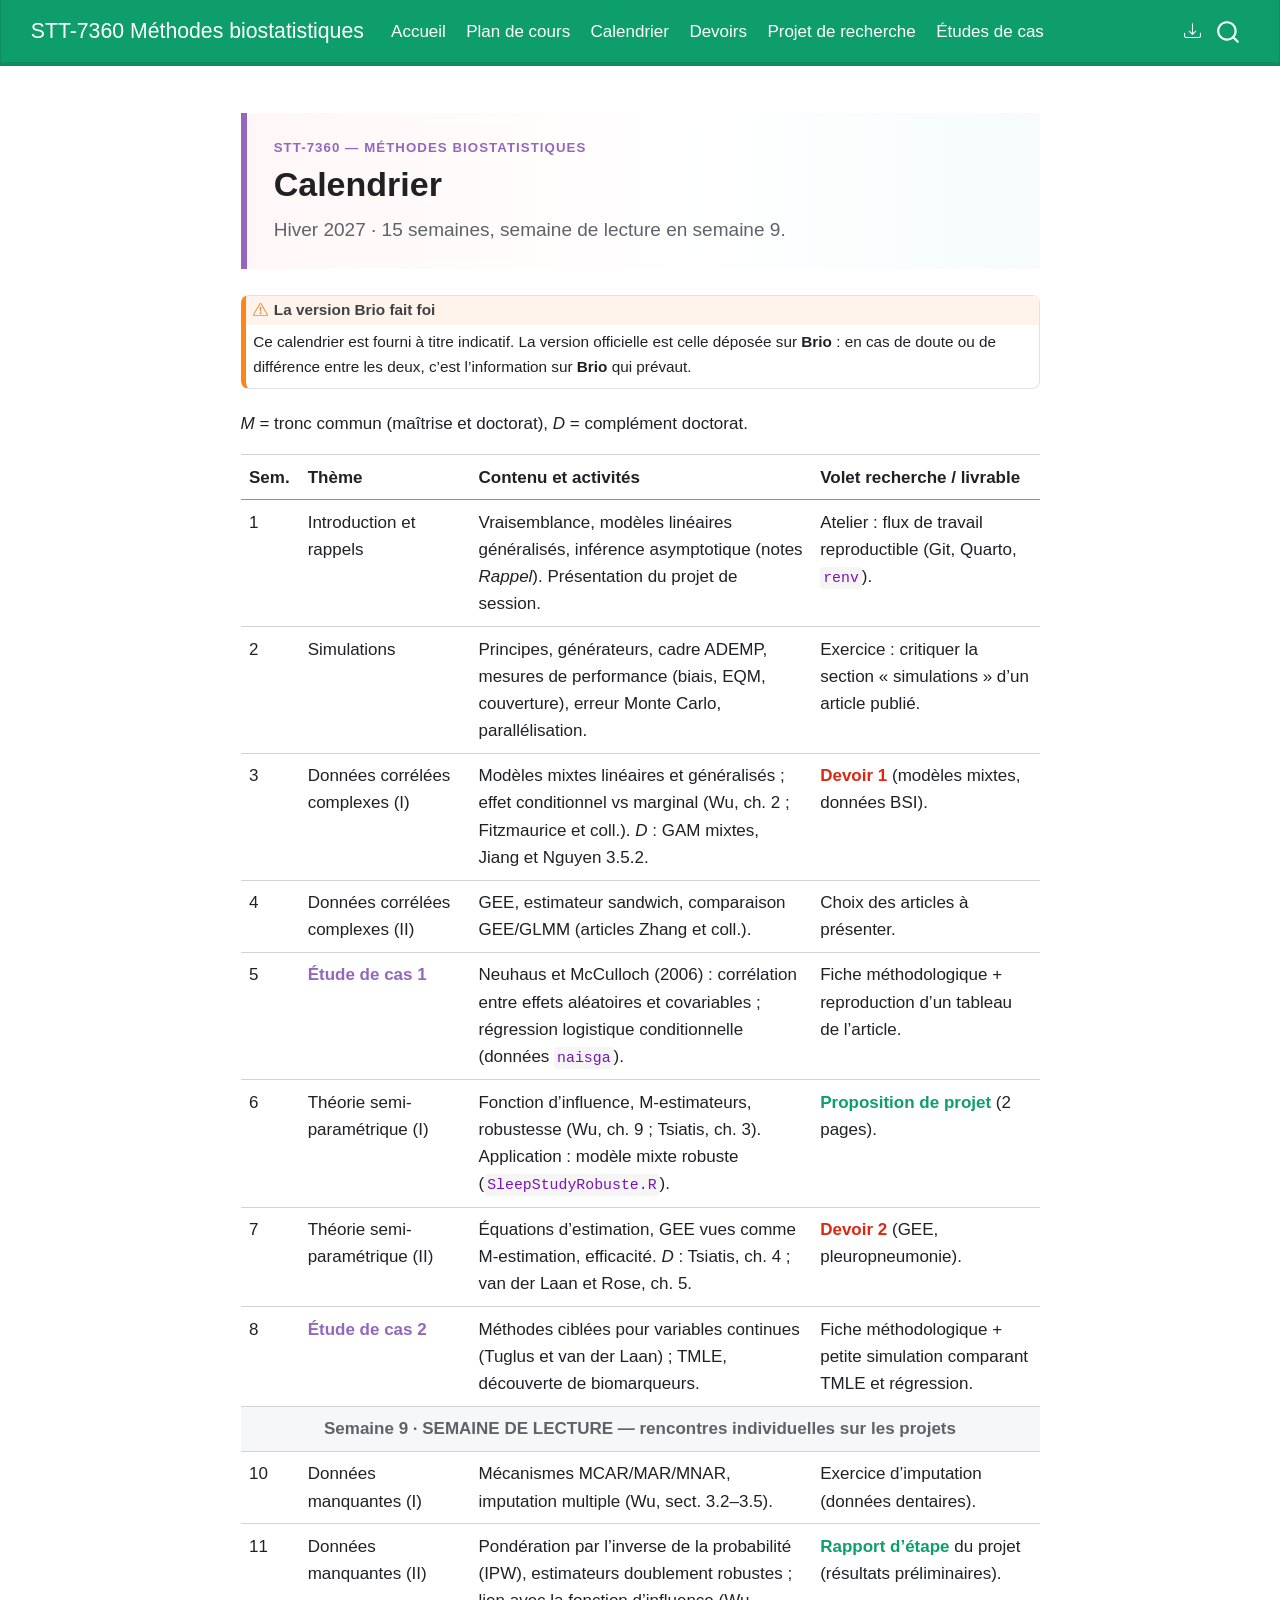
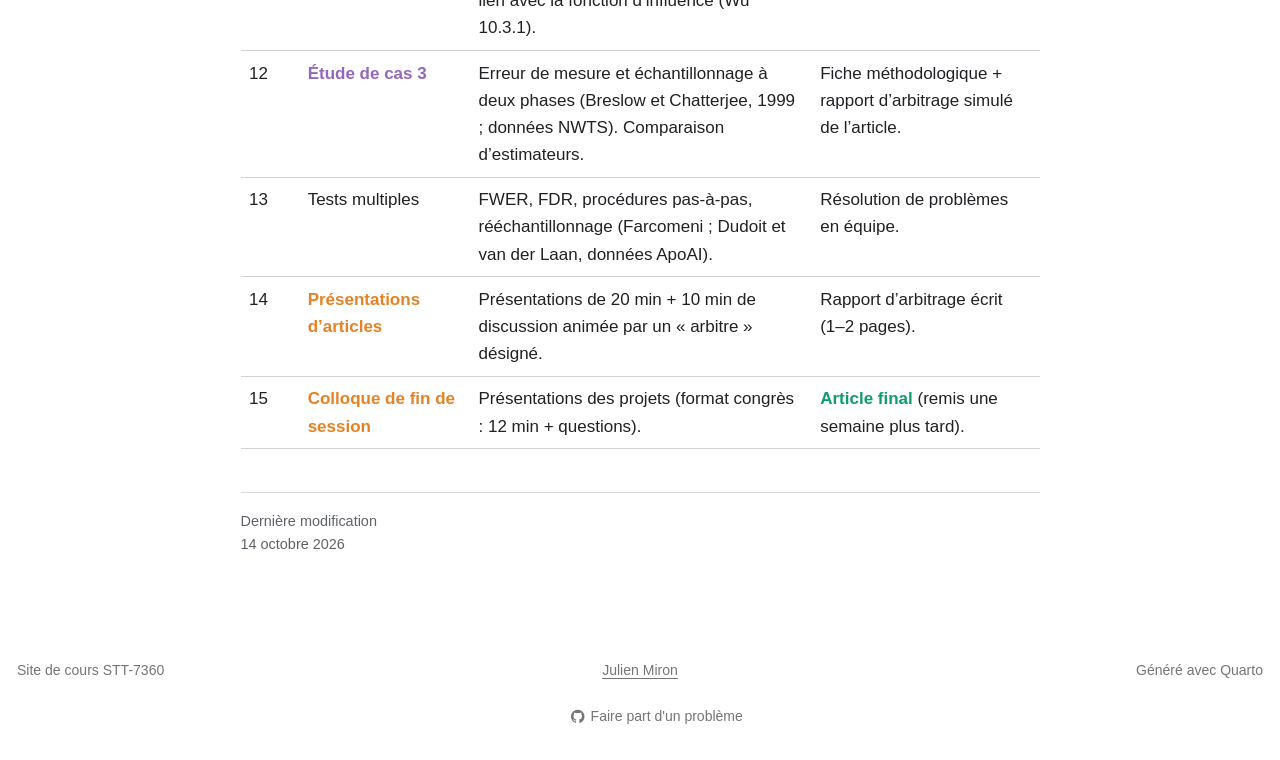
==== commit 232e33b3: "deploy: JulienMiron/STT-7360-source@793e6153acf36e41ebcabedc3c709bf6cf3b344c" ====
--- a/calendrier.html
+++ b/calendrier.html
@@ -148,7 +148,7 @@
     <div>
     <div class="quarto-title-meta-heading">Dernière modification</div>
     <div class="quarto-title-meta-contents">
-      <p class="date-modified">13 octobre 2026</p>
+      <p class="date-modified">14 octobre 2026</p>
     </div>
   </div>
     
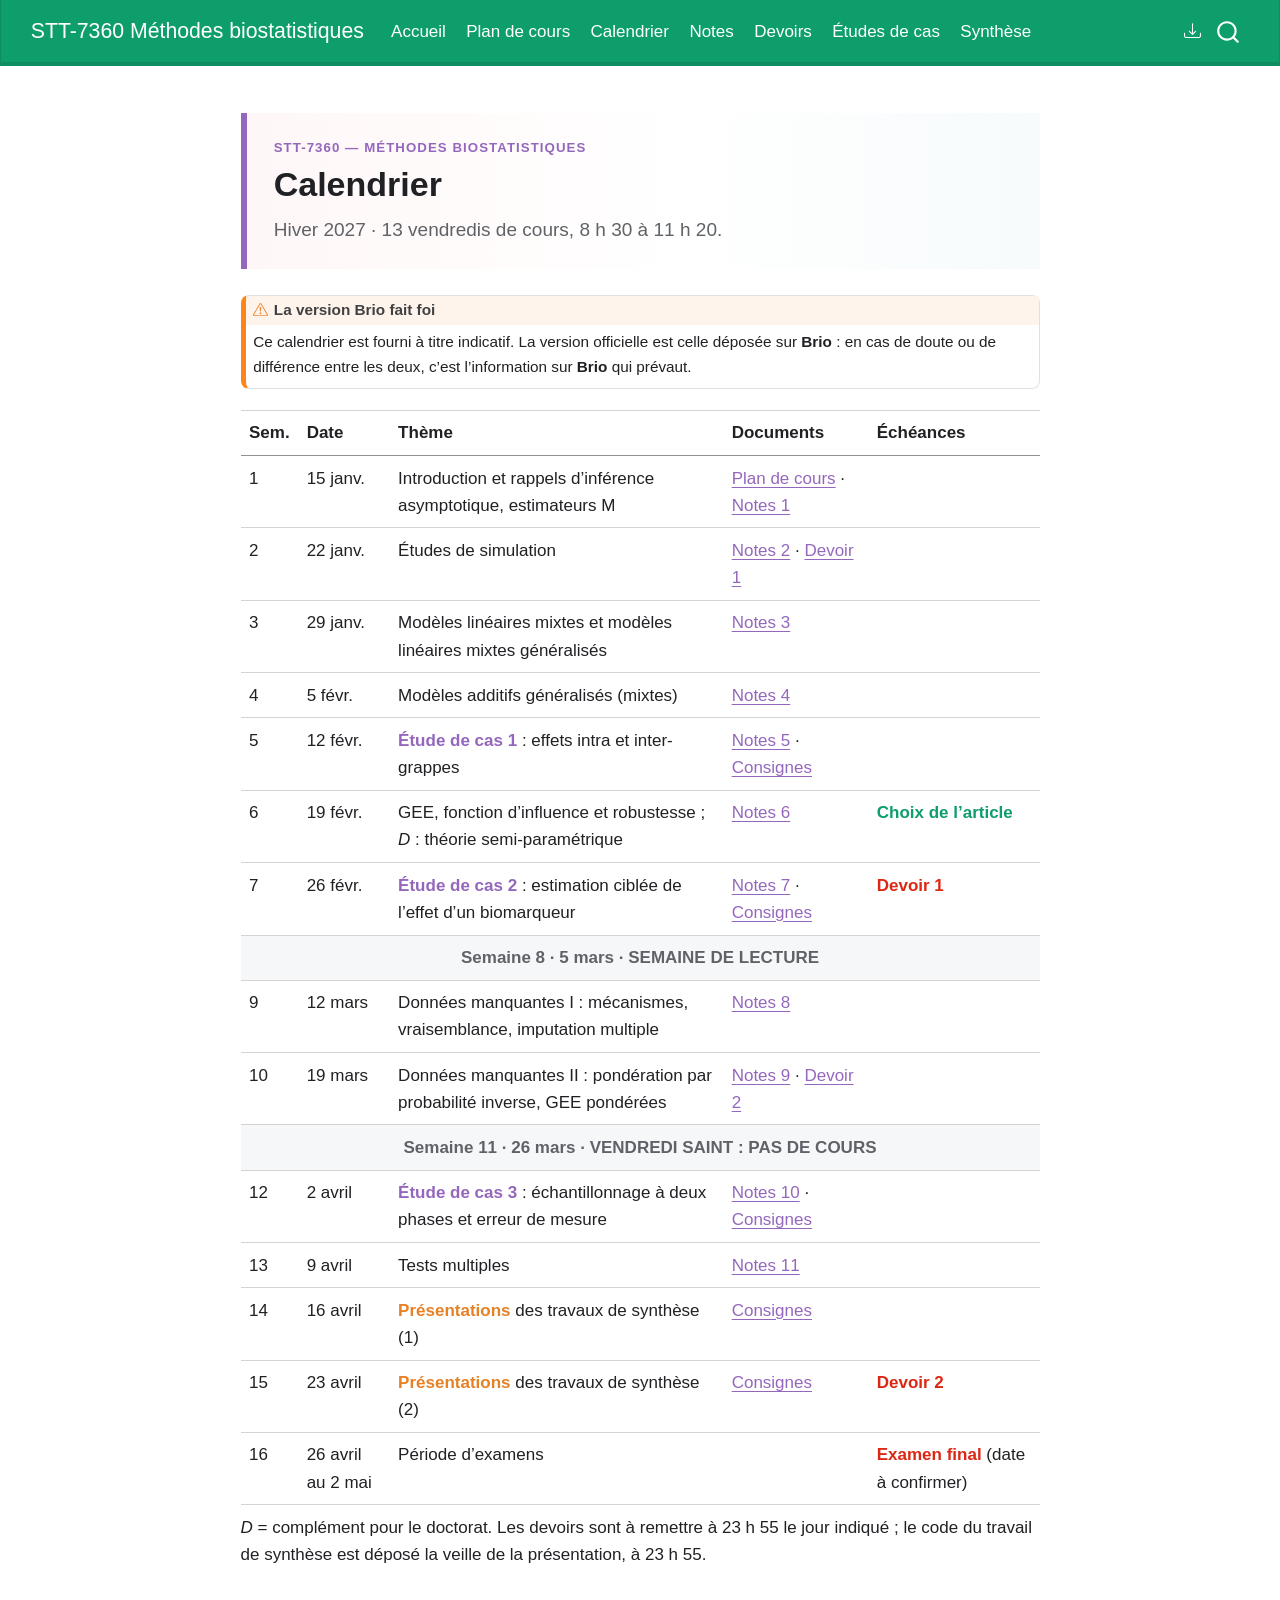
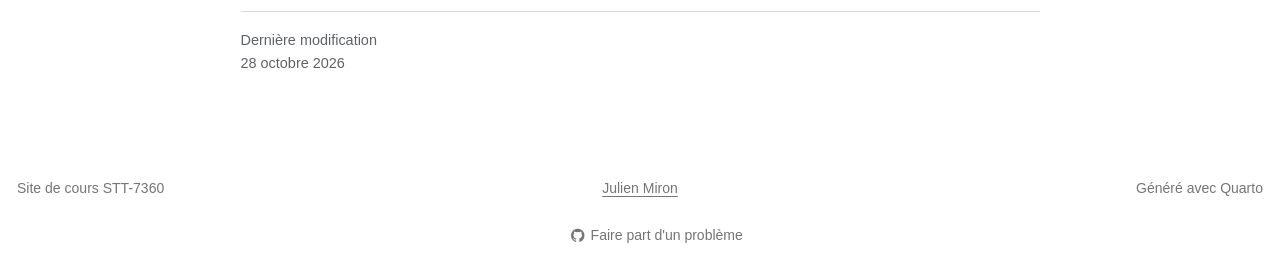
==== commit 5fcca56c: "deploy: JulienMiron/STT-7360-source@538fc68e3b9de1b5bd49781487988e2c5f0d94dd" ====
--- a/calendrier.html
+++ b/calendrier.html
@@ -45,7 +45,7 @@
 <link href="site_libs/quarto-html/quarto-syntax-highlighting-64a204ab8560d761af7679ceaba22944.css" rel="stylesheet" id="quarto-text-highlighting-styles">
 <script src="site_libs/bootstrap/bootstrap.min.js"></script>
 <link href="site_libs/bootstrap/bootstrap-icons.css" rel="stylesheet">
-<link href="site_libs/bootstrap/bootstrap-d879eba7f9f7abf158eeecada124be5f.min.css" rel="stylesheet" append-hash="true" id="quarto-bootstrap" data-mode="light">
+<link href="site_libs/bootstrap/bootstrap-f28db2f28e40bd2319d0714e6e487a7d.min.css" rel="stylesheet" append-hash="true" id="quarto-bootstrap" data-mode="light">
 <script id="quarto-search-options" type="application/json">{
   "location": "navbar",
   "copy-button": false,
@@ -108,16 +108,20 @@
 <span class="menu-text">Calendrier</span></a>
   </li>  
   <li class="nav-item">
+    <a class="nav-link" href="./notes.html"> 
+<span class="menu-text">Notes</span></a>
+  </li>  
+  <li class="nav-item">
     <a class="nav-link" href="./devoirs.html"> 
 <span class="menu-text">Devoirs</span></a>
   </li>  
   <li class="nav-item">
-    <a class="nav-link" href="./projet.html"> 
-<span class="menu-text">Projet de recherche</span></a>
+    <a class="nav-link" href="./etudes-de-cas.html"> 
+<span class="menu-text">Études de cas</span></a>
   </li>  
   <li class="nav-item">
-    <a class="nav-link" href="./etudes-de-cas.html"> 
-<span class="menu-text">Études de cas</span></a>
+    <a class="nav-link" href="./travail-de-synthese.html"> 
+<span class="menu-text">Synthèse</span></a>
   </li>  
 </ul>
           </div> <!-- /navcollapse -->
@@ -148,7 +152,7 @@
     <div>
     <div class="quarto-title-meta-heading">Dernière modification</div>
     <div class="quarto-title-meta-contents">
-      <p class="date-modified">14 octobre 2026</p>
+      <p class="date-modified">28 octobre 2026</p>
     </div>
   </div>
     
@@ -166,7 +170,7 @@
 <section id="calendrier" class="level1">
 <h1>Calendrier</h1>
 <p class="hero-lead">
-Hiver 2027 · 15 semaines, semaine de lecture en semaine 9.
+Hiver 2027 · 13 vendredis de cours, 8 h 30 à 11 h 20.
 </p>
 </section>
 </div>
@@ -183,133 +187,152 @@
 <p>Ce calendrier est fourni à titre indicatif. La version officielle est celle déposée sur <strong>Brio</strong> : en cas de doute ou de différence entre les deux, c’est l’information sur <strong>Brio</strong> qui prévaut.</p>
 </div>
 </div>
-<p><em>M</em> = tronc commun (maîtrise et doctorat), <em>D</em> = complément doctorat.</p>
 <table class="caption-top table">
-<colgroup>
-<col style="width: 7%">
-<col style="width: 21%">
-<col style="width: 42%">
-<col style="width: 28%">
-</colgroup>
 <thead>
 <tr class="header">
 <th>Sem.</th>
+<th>Date</th>
 <th>Thème</th>
-<th>Contenu et activités</th>
-<th>Volet recherche / livrable</th>
+<th>Documents</th>
+<th>Échéances</th>
 </tr>
 </thead>
 <tbody>
 <tr class="odd">
 <td>1</td>
-<td>Introduction et rappels</td>
-<td>Vraisemblance, modèles linéaires généralisés, inférence asymptotique (notes <em>Rappel</em>). Présentation du projet de session.</td>
-<td>Atelier : flux de travail reproductible (Git, Quarto, <code>renv</code>).</td>
+<td>15 janv.</td>
+<td>Introduction et rappels d’inférence asymptotique, estimateurs M</td>
+<td><a href="plan_STT-7360_H27.pdf">Plan de cours</a> · <a href="notes/01_rappels.pdf">Notes 1</a></td>
+<td></td>
 </tr>
 <tr class="even">
 <td>2</td>
-<td>Simulations</td>
-<td>Principes, générateurs, cadre ADEMP, mesures de performance (biais, EQM, couverture), erreur Monte Carlo, parallélisation.</td>
-<td>Exercice : critiquer la section « simulations » d’un article publié.</td>
+<td>22 janv.</td>
+<td>Études de simulation</td>
+<td><a href="notes/02_simulations.pdf">Notes 2</a> · <a href="consignes/devoir1.pdf">Devoir 1</a></td>
+<td></td>
 </tr>
 <tr class="odd">
 <td>3</td>
-<td>Données corrélées complexes (I)</td>
-<td>Modèles mixtes linéaires et généralisés ; effet conditionnel vs marginal (Wu, ch.&nbsp;2 ; Fitzmaurice et coll.). <em>D</em> : GAM mixtes, Jiang et Nguyen 3.5.2.</td>
-<td><span class="cal-exam"><strong>Devoir 1</strong></span> (modèles mixtes, données BSI).</td>
+<td>29 janv.</td>
+<td>Modèles linéaires mixtes et modèles linéaires mixtes généralisés</td>
+<td><a href="notes/03_modeles_mixtes.pdf">Notes 3</a></td>
+<td></td>
 </tr>
 <tr class="even">
 <td>4</td>
-<td>Données corrélées complexes (II)</td>
-<td>GEE, estimateur sandwich, comparaison GEE/GLMM (articles Zhang et coll.).</td>
-<td>Choix des articles à présenter.</td>
+<td>5 févr.</td>
+<td>Modèles additifs généralisés (mixtes)</td>
+<td><a href="notes/04_modeles_additifs.pdf">Notes 4</a></td>
+<td></td>
 </tr>
 <tr class="odd">
 <td>5</td>
-<td><span class="cal-labo"><strong>Étude de cas 1</strong></span></td>
-<td>Neuhaus et McCulloch (2006) : corrélation entre effets aléatoires et covariables ; régression logistique conditionnelle (données <code>naisga</code>).</td>
-<td>Fiche méthodologique + reproduction d’un tableau de l’article.</td>
+<td>12 févr.</td>
+<td><span class="cal-labo"><strong>Étude de cas 1</strong></span> : effets intra et inter-grappes</td>
+<td><a href="notes/05_etude_de_cas_1.pdf">Notes 5</a> · <a href="consignes/etude_de_cas_1.pdf">Consignes</a></td>
+<td></td>
 </tr>
 <tr class="even">
 <td>6</td>
-<td>Théorie semi-paramétrique (I)</td>
-<td>Fonction d’influence, M-estimateurs, robustesse (Wu, ch.&nbsp;9 ; Tsiatis, ch.&nbsp;3). Application : modèle mixte robuste (<code>SleepStudyRobuste.R</code>).</td>
-<td><span class="cal-projet"><strong>Proposition de projet</strong></span> (2 pages).</td>
+<td>19 févr.</td>
+<td>GEE, fonction d’influence et robustesse ; <em>D</em> : théorie semi-paramétrique</td>
+<td><a href="notes/06_gee_influence_robustesse.pdf">Notes 6</a></td>
+<td><span class="cal-projet"><strong>Choix de l’article</strong></span></td>
 </tr>
 <tr class="odd">
 <td>7</td>
-<td>Théorie semi-paramétrique (II)</td>
-<td>Équations d’estimation, GEE vues comme M-estimation, efficacité. <em>D</em> : Tsiatis, ch.&nbsp;4 ; van der Laan et Rose, ch.&nbsp;5.</td>
-<td><span class="cal-exam"><strong>Devoir 2</strong></span> (GEE, pleuropneumonie).</td>
+<td>26 févr.</td>
+<td><span class="cal-labo"><strong>Étude de cas 2</strong></span> : estimation ciblée de l’effet d’un biomarqueur</td>
+<td><a href="notes/07_etude_de_cas_2.pdf">Notes 7</a> · <a href="consignes/etude_de_cas_2.pdf">Consignes</a></td>
+<td><span class="cal-exam"><strong>Devoir 1</strong></span></td>
 </tr>
 <tr class="even">
-<td>8</td>
-<td><span class="cal-labo"><strong>Étude de cas 2</strong></span></td>
-<td>Méthodes ciblées pour variables continues (Tuglus et van der Laan) ; TMLE, découverte de biomarqueurs.</td>
-<td>Fiche méthodologique + petite simulation comparant TMLE et régression.</td>
+<td><span class="cal-off">8</span></td>
+<td>5 mars</td>
+<td>SEMAINE DE LECTURE</td>
+<td></td>
+<td></td>
 </tr>
 <tr class="odd">
-<td><span class="cal-off">9</span></td>
-<td></td>
-<td>SEMAINE DE LECTURE — rencontres individuelles sur les projets</td>
+<td>9</td>
+<td>12 mars</td>
+<td>Données manquantes I : mécanismes, vraisemblance, imputation multiple</td>
+<td><a href="notes/08_donnees_manquantes_1.pdf">Notes 8</a></td>
 <td></td>
 </tr>
 <tr class="even">
 <td>10</td>
-<td>Données manquantes (I)</td>
-<td>Mécanismes MCAR/MAR/MNAR, imputation multiple (Wu, sect. 3.2–3.5).</td>
-<td>Exercice d’imputation (données dentaires).</td>
+<td>19 mars</td>
+<td>Données manquantes II : pondération par probabilité inverse, GEE pondérées</td>
+<td><a href="notes/09_donnees_manquantes_2.pdf">Notes 9</a> · <a href="consignes/devoir2.pdf">Devoir 2</a></td>
+<td></td>
 </tr>
 <tr class="odd">
-<td>11</td>
-<td>Données manquantes (II)</td>
-<td>Pondération par l’inverse de la probabilité (IPW), estimateurs doublement robustes ; lien avec la fonction d’influence (Wu 10.3.1).</td>
-<td><span class="cal-projet"><strong>Rapport d’étape</strong></span> du projet (résultats préliminaires).</td>
+<td><span class="cal-off">11</span></td>
+<td>26 mars</td>
+<td>VENDREDI SAINT : PAS DE COURS</td>
+<td></td>
+<td></td>
 </tr>
 <tr class="even">
 <td>12</td>
-<td><span class="cal-labo"><strong>Étude de cas 3</strong></span></td>
-<td>Erreur de mesure et échantillonnage à deux phases (Breslow et Chatterjee, 1999 ; données NWTS). Comparaison d’estimateurs.</td>
-<td>Fiche méthodologique + rapport d’arbitrage simulé de l’article.</td>
+<td>2 avril</td>
+<td><span class="cal-labo"><strong>Étude de cas 3</strong></span> : échantillonnage à deux phases et erreur de mesure</td>
+<td><a href="notes/10_etude_de_cas_3.pdf">Notes 10</a> · <a href="consignes/etude_de_cas_3.pdf">Consignes</a></td>
+<td></td>
 </tr>
 <tr class="odd">
 <td>13</td>
+<td>9 avril</td>
 <td>Tests multiples</td>
-<td>FWER, FDR, procédures pas-à-pas, rééchantillonnage (Farcomeni ; Dudoit et van der Laan, données ApoAI).</td>
-<td>Résolution de problèmes en équipe.</td>
+<td><a href="notes/11_tests_multiples.pdf">Notes 11</a></td>
+<td></td>
 </tr>
 <tr class="even">
 <td>14</td>
-<td><span class="cal-presentations"><strong>Présentations d’articles</strong></span></td>
-<td>Présentations de 20 min + 10 min de discussion animée par un « arbitre » désigné.</td>
-<td>Rapport d’arbitrage écrit (1–2 pages).</td>
+<td>16 avril</td>
+<td><span class="cal-presentations"><strong>Présentations</strong></span> des travaux de synthèse (1)</td>
+<td><a href="consignes/travail_de_synthese.pdf">Consignes</a></td>
+<td></td>
 </tr>
 <tr class="odd">
 <td>15</td>
-<td><span class="cal-presentations"><strong>Colloque de fin de session</strong></span></td>
-<td>Présentations des projets (format congrès : 12 min + questions).</td>
-<td><span class="cal-projet"><strong>Article final</strong></span> (remis une semaine plus tard).</td>
+<td>23 avril</td>
+<td><span class="cal-presentations"><strong>Présentations</strong></span> des travaux de synthèse (2)</td>
+<td><a href="consignes/travail_de_synthese.pdf">Consignes</a></td>
+<td><span class="cal-exam"><strong>Devoir 2</strong></span></td>
+</tr>
+<tr class="even">
+<td>16</td>
+<td>26 avril au 2 mai</td>
+<td>Période d’examens</td>
+<td></td>
+<td><span class="cal-exam"><strong>Examen final</strong></span> (date à confirmer)</td>
 </tr>
 </tbody>
 </table>
+<p><em>D</em> = complément pour le doctorat. Les devoirs sont à remettre à 23 h 55 le jour indiqué ; le code du travail de synthèse est déposé la veille de la présentation, à 23 h 55.</p>
 <script>
 // Pandoc ne génère pas de colspan pour les tableaux en pipes : on fusionne
-// la ligne de la semaine de lecture (repérée par .cal-off) en une seule
-// cellule pleine largeur après coup.
+// chaque ligne sans cours (repérée par .cal-off) en une seule cellule pleine
+// largeur après coup.
 (function () {
-  var marqueur = document.querySelector('#quarto-document-content .cal-off');
-  if (!marqueur) return;
-  var ligne = marqueur.closest('tr');
-  if (!ligne || ligne.children.length < 4) return;
-
-  var sujet = ligne.children[2].textContent.trim();
-
-  ligne.innerHTML = '';
-  var cellule = document.createElement('td');
-  cellule.className = 'cal-off cal-off-banner';
-  cellule.colSpan = 4;
-  cellule.textContent = 'Semaine 9 · ' + sujet;
-  ligne.appendChild(cellule);
+  var marqueurs = document.querySelectorAll('#quarto-document-content .cal-off');
+  marqueurs.forEach(function (marqueur) {
+    var ligne = marqueur.closest('tr');
+    if (!ligne || ligne.children.length < 5) return;
+    var semaine = ligne.children[0].textContent.trim();
+    var date = ligne.children[1].textContent.trim();
+    var sujet = ligne.children[2].textContent.trim();
+    var nb = ligne.children.length;
+    ligne.innerHTML = '';
+    var cellule = document.createElement('td');
+    cellule.className = 'cal-off cal-off-banner';
+    cellule.colSpan = nb;
+    cellule.textContent = 'Semaine ' + semaine + ' · ' + date + ' · ' + sujet;
+    ligne.appendChild(cellule);
+  });
 })();
 </script>
 
